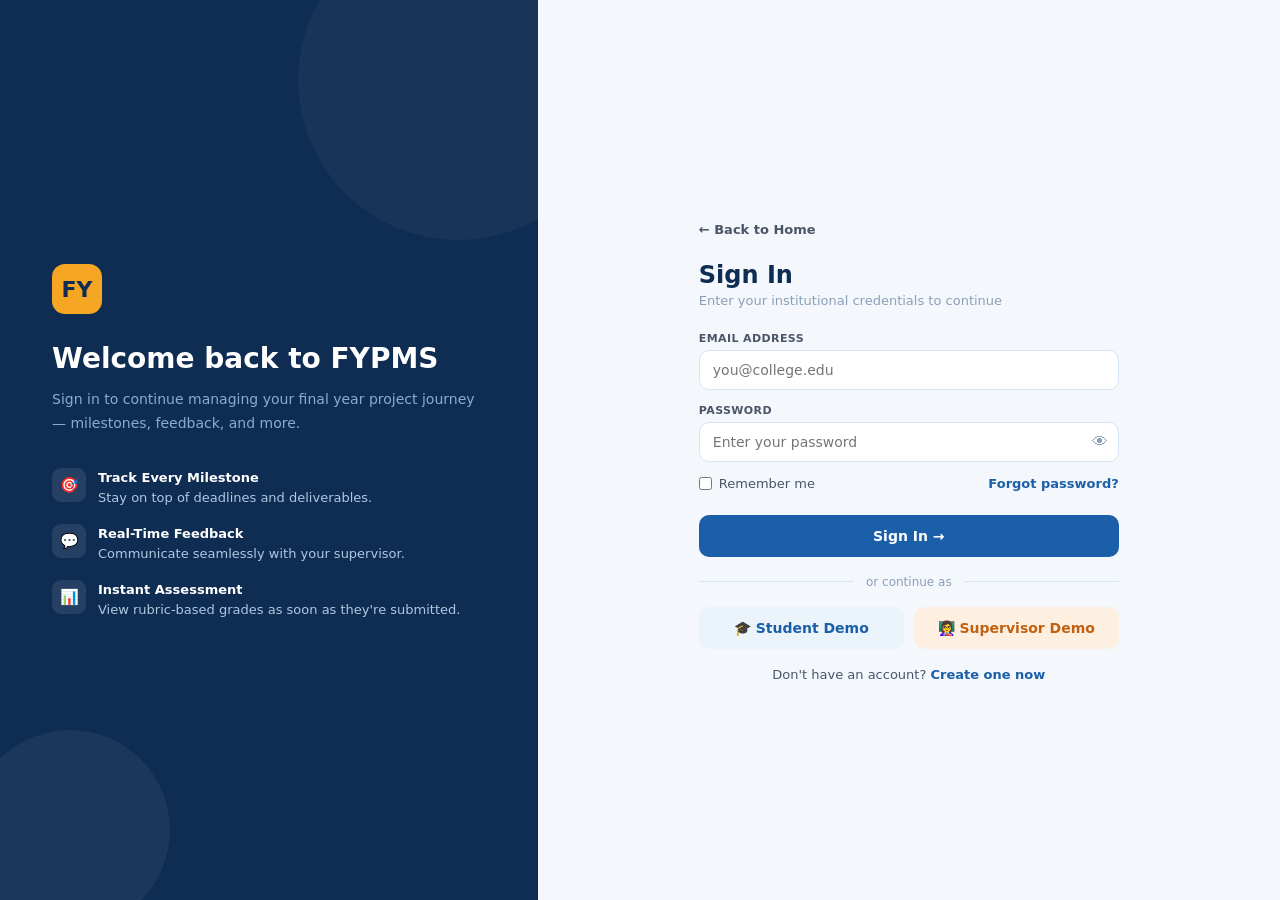
==== index.html @ 81d3f71e "first commit" ====
<!DOCTYPE html>
<html lang="en">
<head>
<meta charset="UTF-8"/>
<meta name="viewport" content="width=device-width, initial-scale=1.0"/>
<title>FYPMS — Final Year Project Management System</title>
<link rel="stylesheet" href="./assets/css/style.css">
<script src="./assets/js/app.js"></script>

</head>
<body>

<!-- ═══════════════════════════════════════
     AUTH LAYER — shows first, hides on login
════════════════════════════════════════ -->
<div id="auth-layer">

  <!-- ── SCREEN 1: LANDING ── -->
  <div id="screen-landing" class="auth-screen active">
    <div class="landing-page">

      <!-- Nav -->
      <nav class="lp-nav">
        <div class="lp-logo">
          <div class="lp-logo-box">FY</div>
          <div>
            <div class="lp-logo-text">FYPMS</div>
            <div class="lp-logo-sub">Project Management</div>
          </div>
        </div>
        <div class="lp-nav-actions">
          <button class="lp-btn-ghost" onclick="showAuth('login')">Log In</button>
          <button class="lp-btn-solid" onclick="showAuth('register')">Get Started</button>
        </div>
      </nav>

      <!-- Hero -->
      <section class="lp-hero">
        <div class="lp-tag">🎓 College & HND Level</div>
        <h1 class="lp-h1">Manage Your Final Year<br>Project <em>Smarter</em></h1>
        <p class="lp-desc">A unified platform where students track milestones, supervisors give feedback, and everyone stays on the same page — from proposal to final submission.</p>
        <div class="lp-cta">
          <button class="lp-cta-primary" onclick="showAuth('register')">Create Free Account →</button>
          <button class="lp-cta-secondary" onclick="showAuth('login')">Sign In to System</button>
        </div>
        <div class="lp-stats">
          <div class="lp-stat"><div class="lp-stat-num">500+</div><div class="lp-stat-label">Students</div></div>
          <div class="lp-stat"><div class="lp-stat-num">48</div><div class="lp-stat-label">Supervisors</div></div>
          <div class="lp-stat"><div class="lp-stat-num">94%</div><div class="lp-stat-label">On-Time Rate</div></div>
          <div class="lp-stat"><div class="lp-stat-num">3</div><div class="lp-stat-label">Departments</div></div>
        </div>
      </section>

      <!-- Features strip -->
      <div class="lp-features">
        <div class="lp-feat"><div class="lp-feat-icon">📋</div><div class="lp-feat-title">Proposal Workflow</div><div class="lp-feat-text">Submit, review, and approve project proposals online with full audit trail.</div></div>
        <div class="lp-feat"><div class="lp-feat-icon">🎯</div><div class="lp-feat-title">Milestone Tracking</div><div class="lp-feat-text">Set deadlines, upload deliverables, and track completion at a glance.</div></div>
        <div class="lp-feat"><div class="lp-feat-icon">💬</div><div class="lp-feat-title">Instant Feedback</div><div class="lp-feat-text">Supervisors annotate submissions and students get notified immediately.</div></div>
        <div class="lp-feat"><div class="lp-feat-icon">📅</div><div class="lp-feat-title">Meeting Scheduler</div><div class="lp-feat-text">Request, confirm, and log supervisor meetings with agendas and minutes.</div></div>
        <div class="lp-feat"><div class="lp-feat-icon">📊</div><div class="lp-feat-title">Live Assessment</div><div class="lp-feat-text">Grade students using a structured rubric. View grades instantly.</div></div>
      </div>

      <!-- How it works -->
      <div class="lp-how">
        <div class="lp-how-title">How It Works</div>
        <div class="lp-how-sub">From registration to final grade in four simple steps</div>
        <div class="lp-steps">
          <div class="lp-step"><div class="lp-step-num">1</div><div class="lp-step-title">Create Account</div><div class="lp-step-text">Register with your institutional email. Choose your role — student or supervisor.</div></div>
          <div class="lp-step"><div class="lp-step-num">2</div><div class="lp-step-title">Submit Proposal</div><div class="lp-step-text">Write and submit your project idea. Your supervisor reviews and provides feedback.</div></div>
          <div class="lp-step"><div class="lp-step-num">3</div><div class="lp-step-title">Track Progress</div><div class="lp-step-text">Upload deliverables per milestone. Get feedback, schedule meetings, stay on track.</div></div>
          <div class="lp-step"><div class="lp-step-num">4</div><div class="lp-step-title">Get Assessed</div><div class="lp-step-text">Your supervisor marks your project using the rubric. View your final grade instantly.</div></div>
        </div>
      </div>

      <!-- Role cards -->
      <div class="lp-roles">
        <div class="lp-roles-title">Built for Everyone</div>
        <div class="lp-roles-sub">Two tailored portals. One seamless system.</div>
        <div class="lp-role-cards">
          <div class="lp-role-card" onclick="showAuth('register')">
            <div class="lp-role-icon">🎓</div>
            <div class="lp-role-name">Students</div>
            <div class="lp-role-desc">Track your project from day one to final submission with a clear, guided workflow.</div>
            <ul class="lp-role-perks">
              <li>Submit and manage project proposals</li>
              <li>Upload milestone deliverables</li>
              <li>Read supervisor feedback instantly</li>
              <li>Request and track meetings</li>
              <li>View your assessment grade</li>
            </ul>
          </div>
          <div class="lp-role-card" onclick="showAuth('register')">
            <div class="lp-role-icon">👩‍🏫</div>
            <div class="lp-role-name">Supervisors</div>
            <div class="lp-role-desc">Manage all your assigned students from a single dashboard with full visibility.</div>
            <ul class="lp-role-perks">
              <li>Review and approve proposals</li>
              <li>Define and assign milestones</li>
              <li>Leave structured feedback</li>
              <li>Manage meeting schedules</li>
              <li>Enter assessment marks</li>
            </ul>
          </div>
        </div>
      </div>

      <!-- Footer -->
      <div class="lp-footer">
        <span class="lp-footer-text">© 2025 FYPMS — Final Year Project Management System. College / HND Level.</span>
        <span class="lp-footer-text">Built for academic institutions.</span>
      </div>
    </div>
  </div>

  <!-- ── SCREEN 2: LOGIN ── -->
  <div id="screen-login" class="auth-screen">
    <div class="auth-panel-page">
      <div class="auth-left">
        <div style="position:relative;z-index:1">
          <div class="auth-brand-icon">FY</div>
          <div class="auth-brand-title">Welcome back to FYPMS</div>
          <div class="auth-brand-sub">Sign in to continue managing your final year project journey — milestones, feedback, and more.</div>
          <div class="auth-feat"><div class="auth-feat-icon">🎯</div><div class="auth-feat-text"><strong>Track Every Milestone</strong>Stay on top of deadlines and deliverables.</div></div>
          <div class="auth-feat"><div class="auth-feat-icon">💬</div><div class="auth-feat-text"><strong>Real-Time Feedback</strong>Communicate seamlessly with your supervisor.</div></div>
          <div class="auth-feat"><div class="auth-feat-icon">📊</div><div class="auth-feat-text"><strong>Instant Assessment</strong>View rubric-based grades as soon as they're submitted.</div></div>
        </div>
      </div>
      <div class="auth-right">
        <div class="auth-form-wrap">
          <button class="auth-back" onclick="showAuth('landing')">← Back to Home</button>
          <div class="auth-form-title">Sign In</div>
          <div class="auth-form-sub">Enter your institutional credentials to continue</div>

          <div class="auth-input-group">
            <label class="auth-label">Email Address</label>
            <input class="auth-input" id="login-email" type="email" placeholder="you@college.edu" oninput="clearErr('login-email')"/>
            <div class="err-msg" id="err-login-email">Please enter a valid email address.</div>
          </div>
          <div class="auth-input-group">
            <label class="auth-label">Password</label>
            <div class="pass-wrap">
              <input class="auth-input" id="login-pass" type="password" placeholder="Enter your password" oninput="clearErr('login-pass')"/>
              <button class="pass-toggle" onclick="togglePass('login-pass',this)">👁</button>
            </div>
            <div class="err-msg" id="err-login-pass">Password is required.</div>
          </div>
          <div style="display:flex;justify-content:space-between;align-items:center;margin-bottom:20px;flex-wrap:wrap;gap:8px">
            <label style="display:flex;align-items:center;gap:7px;font-size:13px;color:var(--mid);cursor:pointer">
              <input type="checkbox" style="accent-color:var(--blue)"/> Remember me
            </label>
            <span class="auth-link" style="font-size:13px">Forgot password?</span>
          </div>
          <button class="auth-btn auth-btn-primary" onclick="doLogin()">Sign In →</button>
          <div class="auth-divider">or continue as</div>
          <div style="display:grid;grid-template-columns:1fr 1fr;gap:10px">
            <button class="auth-btn" style="background:#EBF3FB;color:var(--blue);margin-top:0" onclick="quickLogin('student')">🎓 Student Demo</button>
            <button class="auth-btn" style="background:#FEF0E0;color:#C06010;margin-top:0" onclick="quickLogin('supervisor')">👩‍🏫 Supervisor Demo</button>
          </div>
          <div class="auth-footer-text">Don't have an account? <span class="auth-link" onclick="showAuth('register')">Create one now</span></div>
        </div>
      </div>
    </div>
  </div>

  <!-- ── SCREEN 3: REGISTER ── -->
  <div id="screen-register" class="auth-screen">
    <div class="auth-panel-page">
      <div class="auth-left">
        <div style="position:relative;z-index:1">
          <div class="auth-brand-icon">FY</div>
          <div class="auth-brand-title">Join FYPMS Today</div>
          <div class="auth-brand-sub">Create your account in under two minutes and start managing your final year project the smart way.</div>
          <div class="auth-feat"><div class="auth-feat-icon">🔒</div><div class="auth-feat-text"><strong>Secure &amp; Private</strong>Your data is encrypted and never shared.</div></div>
          <div class="auth-feat"><div class="auth-feat-icon">📧</div><div class="auth-feat-text"><strong>Email Verification</strong>Accounts are verified using your institutional email.</div></div>
          <div class="auth-feat"><div class="auth-feat-icon">⚡</div><div class="auth-feat-text"><strong>Instant Access</strong>Start using the system right after verification.</div></div>
        </div>
      </div>
      <div class="auth-right">
        <div class="auth-form-wrap">
          <button class="auth-back" onclick="showAuth('landing')">← Back to Home</button>
          <div class="auth-form-title">Create Account</div>
          <div class="auth-form-sub">Fill in your details to get started</div>

          <!-- Step indicator -->
          <div id="reg-steps" style="display:flex;gap:8px;margin-bottom:24px;align-items:center">
            <div id="rs1" style="height:4px;flex:1;border-radius:2px;background:var(--blue);transition:background .3s"></div>
            <div id="rs2" style="height:4px;flex:1;border-radius:2px;background:var(--border);transition:background .3s"></div>
            <div id="rs3" style="height:4px;flex:1;border-radius:2px;background:var(--border);transition:background .3s"></div>
            <span id="reg-step-label" style="font-size:11px;color:var(--light);white-space:nowrap">Step 1 of 3</span>
          </div>

          <!-- Step 1: Role & Personal -->
          <div id="reg-step1">
            <div style="font-size:12px;font-weight:700;color:var(--mid);text-transform:uppercase;letter-spacing:0.4px;margin-bottom:10px">I am a…</div>
            <div class="role-sel">
              <div class="role-opt sel" id="role-student" onclick="selectRole('student')">
                <div class="ri">🎓</div><div class="rn">Student</div><div class="rd">HND / College</div>
              </div>
              <div class="role-opt" id="role-supervisor" onclick="selectRole('supervisor')">
                <div class="ri">👩‍🏫</div><div class="rn">Supervisor</div><div class="rd">Lecturer / Staff</div>
              </div>
            </div>
            <div class="auth-input-group">
              <label class="auth-label">Full Name</label>
              <input class="auth-input" id="reg-name" type="text" placeholder="e.g. alabaonome " oninput="clearErr('reg-name')"/>
              <div class="err-msg" id="err-reg-name">Please enter your full name.</div>
            </div>
            <div class="auth-input-group">
              <label class="auth-label">Institutional Email</label>
              <input class="auth-input" id="reg-email" type="email" placeholder="you@college.edu" oninput="clearErr('reg-email')"/>
              <div class="err-msg" id="err-reg-email">Please enter a valid institutional email.</div>
            </div>
            <div class="auth-input-group" id="reg-matric-group">
                <label class="auth-label">Matric Number</label>
                <input class="auth-input"id="reg-matric"type="text"placeholder="e.g 21/69/0001">
            </div>

          <div class="auth-input-group">
              <label>Department</label>
              <input type="text" id="reg-department">
          </div>
        <div class="auth-input-group">
            <label class="auth-label">Phone Number</label>
            <input class="auth-input" id="reg-phone" type="text" placeholder="e.g 08012345678">
        </div>
            <button class="auth-btn auth-btn-primary" onclick="regNext(1)">Continue →</button>
          </div>

          <!-- Step 2: Password & Dept -->
          <div id="reg-step2" style="display:none">
            <div class="auth-input-group">
              <label class="auth-label">Department / Programme</label>
              <select class="auth-input" id="reg-dept">
                <option value="">Select department…</option>
                <option>Computing &amp; IT</option>
                <option>Business Studies</option>
                <option>Engineering</option>
                <option>Health Sciences</option>
                <option>Media &amp; Communication</option>
              </select>
              <div class="err-msg" id="err-reg-dept">Please select your department.</div>
            </div>
            <div class="auth-input-group" id="reg-yr-group">
              <label class="auth-label">Year of Study</label>
              <select class="auth-input" id="reg-year">
                <option value="">Select year…</option>
                <option>Year 1</option>
                <option>Year 2 (Final Year)</option>
                <option>HND Year 1</option>
                <option>HND Year 2 (Final)</option>
              </select>a
              <div class="err-msg" id="err-reg-year">Please select your year.</div>
            </div>
            <div class="auth-input-group">
              <label class="auth-label">Create Password</label>
              <div class="pass-wrap">
                <input class="auth-input" id="reg-pass" type="password" placeholder="Min. 8 characters" oninput="checkStrength()"/>
                <button class="pass-toggle" onclick="togglePass('reg-pass',this)">👁</button>
              </div>
              <div class="strength-wrap">
                <div class="str-seg" id="ss1"></div>
                <div class="str-seg" id="ss2"></div>
                <div class="str-seg" id="ss3"></div>
                <div class="str-seg" id="ss4"></div>
              </div>
              <div class="strength-lbl" id="strength-lbl">Enter a password</div>
              <div class="err-msg" id="err-reg-pass">Password must be at least 8 characters.</div>
            </div>
            <div class="auth-input-group">
              <label class="auth-label">Confirm Password</label>
              <div class="pass-wrap">
                <input class="auth-input" id="reg-pass2" type="password" placeholder="Repeat password" oninput="clearErr('reg-pass2')"/>
                <button class="pass-toggle" onclick="togglePass('reg-pass2',this)">👁</button>
              </div>
              <div class="err-msg" id="err-reg-pass2">Passwords do not match.</div>
            </div>
            <div style="display:flex;gap:10px;margin-top:4px">
              <button class="auth-btn" style="background:#EBF3FB;color:var(--blue);margin-top:0;flex:0 0 auto;padding:13px 20px" onclick="regBack()">← Back</button>
              <button class="auth-btn auth-btn-primary" style="flex:1" onclick="regNext(2)">Continue →</button>
            </div>
          </div>

          <!-- Step 3: Agree & Submit -->
          <div id="reg-step3" style="display:none">
            <div style="background:#F7FAFF;border-radius:12px;padding:18px 16px;margin-bottom:16px;border:1px solid var(--border)">
              <div style="font-size:13px;font-weight:700;color:var(--navy);margin-bottom:8px">Review Your Details</div>
              <div style="font-size:13px;color:var(--mid);line-height:1.8" id="reg-review"></div>
            </div>
            <div class="auth-check-row">
              <input type="checkbox" id="chk-terms"/>
              <label for="chk-terms">I agree to the <span class="auth-link">Terms of Service</span> and <span class="auth-link">Privacy Policy</span></label>
            </div>
            <div class="auth-check-row">
              <input type="checkbox" id="chk-data"/>
              <label for="chk-data">I consent to my data being stored securely for academic management purposes</label>
            </div>
            <div class="err-msg" id="err-reg-terms">Please accept the terms and conditions to proceed.</div>
            <div style="display:flex;gap:10px;margin-top:4px">
              <button class="auth-btn" style="background:#EBF3FB;color:var(--blue);margin-top:0;flex:0 0 auto;padding:13px 20px" onclick="regBack2()">← Back</button>
              <button class="auth-btn auth-btn-primary" style="flex:1" onclick="doRegister()">Create Account ✓</button>
            </div>
            <div class="auth-footer-text">Already have an account? <span class="auth-link" onclick="showAuth('login')">Sign in</span></div>
          </div>

          <!-- Step 4: Success -->
          <div id="reg-step4" style="display:none">
            <div class="auth-success">
              <div class="auth-success-icon">✅</div>
              <div class="auth-success-title">Account Created!</div>
              <div class="auth-success-sub">Welcome aboard. Your account is ready.<br>Click below to enter the system.</div>
              <button class="auth-btn auth-btn-primary" onclick="enterSystem()"> Enter FYPMS → </button>
            </div>
          </div>
        </div>
      </div>
    </div>
  </div>

</div><!-- /#auth-layer -->

<!-- ═══ TOP NAV ═══ -->
<nav id="top-nav">
  <div class="nav-brand">
    <button id="hamburger" onclick="toggleSidebar()" aria-label="Menu">
      <span></span><span></span><span></span>
    </button>
    <div>
      <div class="nav-title">FYPMS</div>
      <div class="nav-sub">Final Year Project Management</div>
    </div>
  </div>
  <div class="nav-right">
    <div class="notif-wrap" onclick="showPage('notifications')">
      🔔<span class="notif-badge" id="notif-count">3</span>
    </div>
    <div class="nav-avatar" id="nav-avatar">AO</div>
    <div class="nav-user">
      <div class="name" id="nav-name">Amara Osei</div>
      <div class="role-label" id="nav-role-label">HND Computing Yr 2</div>
    </div>
    <!-- <button id="role-toggle" onclick="toggleRole()">Switch to Supervisor →</button> -->
  </div>
</nav>

<!-- ═══ BODY ═══ -->
<div id="app-body">

  <!-- Sidebar overlay (tablet) -->
  <div id="sidebar-overlay" onclick="closeSidebar()"></div>

  <!-- SIDEBAR -->
  <aside id="sidebar">
    <div class="sidebar-label" id="sidebar-label">Student Portal</div>
    <div id="sidebar-nav">
      <div id="sidebar-nav"></div>

    <div class="sidebar-footer">
        <div class="nav-item logout-btn"
            onclick="logout()">
            <span>🚪</span> Logout
        </div>
    </div>
    </div>
  </aside>

  <!-- MAIN -->
  <main id="main">

<!-- ══ STUDENT: DASHBOARD ══ -->


<!-- ══ STUDENT: DASHBOARD ══ -->
<div id="page-dashboard" class="page">

    <div class="page-title">
        Welcome back,
        <span id="student-name">Student</span> 👋
    </div>

    <div class="page-sub">
        <span id="student-department">
            Department
        </span>
    </div>

    <div class="card-grid">

        <div class="stat-card" style="border-top:4px solid #1A5FA8">
            <div class="stat-num" id="project-status">
                -
            </div>
            <div class="stat-label">
                Project Status
            </div>
        </div>

        <div class="stat-card" style="border-top:4px solid #27AE60">
            <div class="stat-num" id="milestones-done">
                0 / 0
            </div>
            <div class="stat-label">
                Milestones Done
            </div>
        </div>

        <div class="stat-card" style="border-top:4px solid #E67E22">
            <div class="stat-num">
                --
            </div>
            <div class="stat-label">
                Next Due
            </div>
        </div>

        <div class="stat-card" style="border-top:4px solid #3B8DD6">
            <div class="stat-num" id="unread-feedback">
                0 New
            </div>
            <div class="stat-label">
                Unread Feedback
            </div>
        </div>

    </div>

    <div class="two-col">

        <div class="section-card">

            <div class="section-title">
                Overall Project Progress
            </div>

            <div class="progress-row">
                <span>Completion</span>
                <span id="project-progress-text">
                    0%
                </span>
            </div>

            <div class="progress-bar" style="margin-bottom:16px">

                <div
                    id="project-progress-bar"
                    class="progress-fill"
                    style="width:0%;background:#1A5FA8">
                </div>

            </div>

            <button
                class="btn btn-outline"
                style="width:100%;margin-top:14px"
                onclick="showPage('milestones')">

                View All Milestones

            </button>

        </div>

        <div class="col-stack">

            <div class="section-card">

                <div class="section-title">
                    Feedback Summary
                </div>

                <div class="deadline-row">

                    <span>
                        Total Unread Feedback
                    </span>

                    <span id="feedback-count">
                        0
                    </span>

                </div>

            </div>

            <div class="section-card">

                <div class="section-title">
                    Quick Actions
                </div>

                <div class="action-stack">

                    <button
                        class="btn btn-primary btn-block"
                        onclick="showPage('project')">

                        📁 My Project

                    </button>

                    <button
                        class="btn btn-outline btn-block"
                        onclick="showPage('milestones')">

                        🎯 Milestones

                    </button>

                    <button
                        class="btn btn-default btn-block"
                        onclick="showPage('feedback')">

                        💬 Feedback

                    </button>

                </div>

            </div>

        </div>

    </div>

</div>

<!-- ══ SUPERVISOR: DASHBOARD ══ -->
<div id="page-sv-dashboard" class="page">

    <div class="page-title">
        Supervisor Dashboard
    </div>

    <div class="page-sub">
        Welcome back,
        <span id="sv-name">Supervisor</span>
    </div>

    <div class="card-grid">

        <div class="stat-card"
            style="border-top:4px solid #1A5FA8">

            <div class="stat-num"
                id="sv-assigned">
                0
            </div>

            <div class="stat-label">
                Assigned Students
            </div>

        </div>

        <div class="stat-card"
            style="border-top:4px solid #E67E22">

            <div class="stat-num"
                id="sv-pending">
                0
            </div>

            <div class="stat-label">
                Pending Proposals
            </div>

        </div>

        <div class="stat-card"
            style="border-top:4px solid #3B8DD6">

            <div class="stat-num"
                id="sv-meetings">
                0
            </div>

            <div class="stat-label">
                Meetings Scheduled
            </div>

        </div>

        <div class="stat-card"
            style="border-top:4px solid #E74C3C">

            <div class="stat-num"
                id="sv-assessments">
                0
            </div>

            <div class="stat-label">
                Assessments Pending
            </div>

        </div>

    </div>

    <div class="section-card">

        <div style="
            display:flex;
            justify-content:space-between;
            align-items:center;
            margin-bottom:14px;
            flex-wrap:wrap;
            gap:10px">

            <div class="section-title"
                style="margin-bottom:0">

                Student Progress Overview

            </div>

            <button
                class="btn btn-outline"
                onclick="showPage('sv-students')">

                View All

            </button>

        </div>

        <div class="table-wrap">

            <table class="data-table">

                <thead>

                    <tr>
                        <th>Student</th>
                        <th>Project</th>
                        <th>Status</th>
                        <th>Progress</th>
                    </tr>

                </thead>

                <tbody id="sv-dashboard-students">

                    <tr>
                        <td colspan="4"
                            style="text-align:center">

                            No students assigned

                        </td>
                    </tr>

                </tbody>

            </table>

        </div>

    </div>

</div>

    <!-- ══ STUDENT: MY PROJECT ══ -->
 <div id="page-project" class="page">
  <div class="page-title">My Project</div>
  <div class="page-sub">Project details and proposal status</div>

  <div style="margin-bottom:20px;">
      <button class="btn btn-primary"
              onclick="openModal('create-project')">
          ➕ Create Project
      </button>
  </div>

  <button
    id="edit-project-btn"
    class="btn btn-outline"
    onclick="openEditProject()">
    ✏ Edit Project
</button>

  <div class="section-card">

          <div class="project-detail-header">

              <div class="project-title-block">
                  <div class="proj-title" id="project-title">
                      No Project Yet
                  </div>

                  <span class="badge"
                        id="project-status"
                        style="background:#1A5FA820;color:#1A5FA8">
                      Pending
                  </span>
              </div>

              <div class="supervisor-block">
                  <div class="sup-label">Supervisor</div>

                  <div class="sup-name" id="project-supervisor">
                      Not Assigned
                  </div>

                  <div class="sup-dept" id="project-department">
                      -
                  </div>
              </div>

          </div>

          <hr class="section-divider"/>

          <div class="proj-section-label">
              Project Description
          </div>

          <p class="proj-desc" id="project-description">
              No project description available.
          </p>

          <hr class="section-divider"/>

          <div class="proj-section-label">
              Objectives
          </div>

          <div id="project-objectives">
              No objectives added yet.
          </div>

          <div class="proj-meta-grid">

              <div class="proj-meta-box" style="background:#F0F6FF">
                  <div class="meta-label">Submitted</div>
                  <div class="meta-value" id="project-submitted">
                      -
                  </div>
              </div>

              <div class="proj-meta-box" style="background:#F0FFF4">
                  <div class="meta-label">Approved</div>
                  <div class="meta-value"
                      id="project-approved"
                      style="color:#27AE60">
                      -
                  </div>
              </div>

              <div class="proj-meta-box" style="background:#FFF8F0">
                  <div class="meta-label">Academic Year</div>
                  <div class="meta-value" id="project-session">
                      -
                  </div>
              </div>

          </div>

      </div>

  </div>

    <!-- ══ STUDENT: MILESTONES ══ -->
    <div id="page-milestones" class="page">

        <div class="page-title">
            Milestones
        </div>

        <div class="page-sub">
            Track your project checkpoints and upload deliverables
        </div>

        <div style="margin-bottom:15px">

            <button
                class="btn btn-primary"
                onclick="openMilestoneModal()">

                + Add Milestone

            </button>

        </div>

        <div id="student-milestones-container">

            <div class="milestone-card">

                Loading milestones...

            </div>

        </div>

    </div>

    <!-- ══ STUDENT: FEEDBACK ══ -->
    <div id="page-feedback" class="page">
      <div class="page-title">Supervisor Feedback</div>
      <div class="page-sub">Comments and guidance from Dr. Kojo Mensah</div>
      <div class="feedback-card" style="border-left:4px solid #D6E4F7">
        <div class="feedback-header">
          <div class="feedback-meta"><span style="font-weight:700;font-size:14px;color:#0F2D52">Dr. Kojo Mensah</span><span class="badge" style="background:#3B8DD620;color:#3B8DD6">Literature Review</span></div>
          <span style="font-size:12px;color:#8AA0B8">Feb 12, 2025</span>
        </div>
        <p class="feedback-text">Good coverage of existing systems. However, please expand on the comparison between traditional voting systems and digital alternatives — this section needs more depth.</p>
      </div>
      <div class="feedback-card" style="border-left:4px solid #D6E4F7">
        <div class="feedback-header">
          <div class="feedback-meta"><span style="font-weight:700;font-size:14px;color:#0F2D52">Dr. Kojo Mensah</span><span class="badge" style="background:#3B8DD620;color:#3B8DD6">Project Proposal</span></div>
          <span style="font-size:12px;color:#8AA0B8">Jan 18, 2025</span>
        </div>
        <p class="feedback-text">Well-structured proposal. The objectives are clearly defined. Approved — please proceed to the literature review phase.</p>
      </div>
    </div>

    <!-- ══ STUDENT: MEETINGS ══ -->
    <div id="page-meetings" class="page">
      <div class="page-header-row">
        <div class="page-title">Meetings</div>
        <button class="btn btn-primary" onclick="openModal('meeting')">+ Request Meeting</button>
      </div>
      <div class="page-sub">Meetings with Dr. Kojo Mensah</div>
      <div class="meeting-card" style="border-left:4px solid #27AE60">
        <div class="meeting-top"><div><div class="meeting-date">Feb 19, 2025 10:30 AM</div><span class="badge" style="background:#27AE6020;color:#27AE60">confirmed</span><span style="font-size:13px;color:#4A5568;margin-left:10px">📍 Room B14</span></div></div>
        <div class="meeting-agenda"><strong>Agenda:</strong> Review design chapter outline</div>
      </div>
      <div class="meeting-card" style="border-left:4px solid #27AE60">
        <div class="meeting-top"><div><div class="meeting-date">Jan 22, 2025 2:00 PM</div><span class="badge" style="background:#27AE6020;color:#27AE60">completed</span><span style="font-size:13px;color:#4A5568;margin-left:10px">📍 Online (Google Meet)</span></div></div>
        <div class="meeting-agenda"><strong>Agenda:</strong> Proposal feedback discussion</div>
      </div>
    </div>

    <!-- ══ NOTIFICATIONS (shared) ══ -->
    <div id="page-notifications" class="page">
      <div class="page-title">Notifications</div>
      <div id="notif-list-student">
        <div class="page-sub">3 unread notifications</div>
        <div class="notif-card" style="background:#EBF3FB;border-left:4px solid #3B8DD6"><span style="font-size:22px">💬</span><div style="flex:1"><div style="font-size:13px;font-weight:700;color:#1A1A2E">Dr. Mensah left feedback on your Literature Review submission</div><div style="font-size:11px;color:#8AA0B8;margin-top:3px">2h ago</div></div><div class="notif-dot"></div></div>
        <div class="notif-card" style="background:#EBF3FB;border-left:4px solid #3B8DD6"><span style="font-size:22px">📅</span><div style="flex:1"><div style="font-size:13px;font-weight:700;color:#1A1A2E">Meeting confirmed for Feb 19 at 10:30 AM in Room B14</div><div style="font-size:11px;color:#8AA0B8;margin-top:3px">1 day ago</div></div><div class="notif-dot"></div></div>
        <div class="notif-card" style="background:#EBF3FB;border-left:4px solid #3B8DD6"><span style="font-size:22px">⏰</span><div style="flex:1"><div style="font-size:13px;font-weight:700;color:#1A1A2E">Reminder: System Design chapter due in 21 days (Mar 5)</div><div style="font-size:11px;color:#8AA0B8;margin-top:3px">2 days ago</div></div><div class="notif-dot"></div></div>
        <div class="notif-card" style="background:#fff;border-left:4px solid #D6E4F7"><span style="font-size:22px">✅</span><div style="flex:1"><div style="font-size:13px;color:#1A1A2E">Your project proposal has been approved by Dr. Mensah</div><div style="font-size:11px;color:#8AA0B8;margin-top:3px">Jan 14</div></div></div>
      </div>
      <div id="notif-list-supervisor" style="display:none">
        <div class="page-sub">3 unread notifications</div>
        <div class="notif-card" style="background:#EBF3FB;border-left:4px solid #3B8DD6"><span style="font-size:22px">📝</span><div style="flex:1"><div style="font-size:13px;font-weight:700;color:#1A1A2E">New proposal submitted by Esi Mensah — awaiting your review</div><div style="font-size:11px;color:#8AA0B8;margin-top:3px">3h ago</div></div><div class="notif-dot"></div></div>
        <div class="notif-card" style="background:#EBF3FB;border-left:4px solid #3B8DD6"><span style="font-size:22px">📤</span><div style="flex:1"><div style="font-size:13px;font-weight:700;color:#1A1A2E">Amara Osei submitted their Literature Review chapter</div><div style="font-size:11px;color:#8AA0B8;margin-top:3px">1 day ago</div></div><div class="notif-dot"></div></div>
        <div class="notif-card" style="background:#EBF3FB;border-left:4px solid #3B8DD6"><span style="font-size:22px">📅</span><div style="flex:1"><div style="font-size:13px;font-weight:700;color:#1A1A2E">Meeting request from Liam Boateng for Feb 22 at 2:00 PM</div><div style="font-size:11px;color:#8AA0B8;margin-top:3px">2 days ago</div></div><div class="notif-dot"></div></div>
        <div class="notif-card" style="background:#fff;border-left:4px solid #D6E4F7"><span style="font-size:22px">📊</span><div style="flex:1"><div style="font-size:13px;color:#1A1A2E">Assessment deadline reminder: 3 assessments pending submission</div><div style="font-size:11px;color:#8AA0B8;margin-top:3px">3 days ago</div></div></div>
      </div>
    </div>

    <!-- ══ SUPERVISOR: DASHBOARD ══ -->
<!-- ══ SUPERVISOR: DASHBOARD ══ -->
<div id="page-sv-dashboard" class="page">

    <div class="page-title">
        Supervisor Dashboard
    </div>

    <div class="page-sub">
        Supervisor Overview
    </div>

    <div class="card-grid">

        <div class="stat-card" style="border-top:4px solid #1A5FA8">
            <div class="stat-num" id="sv-total-students">0</div>
            <div class="stat-label">Assigned Students</div>
        </div>

        <div class="stat-card" style="border-top:4px solid #E67E22">
            <div class="stat-num" id="sv-pending-proposals">0</div>
            <div class="stat-label">Pending Proposals</div>
        </div>

        <div class="stat-card" style="border-top:4px solid #3B8DD6">
            <div class="stat-num" id="sv-meetings-count">0</div>
            <div class="stat-label">Meetings This Week</div>
        </div>

        <div class="stat-card" style="border-top:4px solid #E74C3C">
            <div class="stat-num" id="sv-assessments-count">0</div>
            <div class="stat-label">Assessments Pending</div>
        </div>

    </div>

    <div class="section-card">

        <div style="
            display:flex;
            justify-content:space-between;
            align-items:center;
            margin-bottom:14px;
            flex-wrap:wrap;
            gap:10px">

            <div class="section-title" style="margin-bottom:0">
                Student Progress Overview
            </div>

            <button
                class="btn btn-outline"
                onclick="showPage('sv-students')">

                View All

            </button>

        </div>

        <div class="table-wrap">

            <table class="data-table">

                <thead>
                    <tr>
                        <th>Student</th>
                        <th>Project</th>
                        <th>Status</th>
                        <th>Progress</th>
                        <th>Action</th>
                    </tr>
                </thead>

                <tbody id="sv-dashboard-table">

                    <tr>
                        <td colspan="5">
                            Loading...
                        </td>
                    </tr>

                </tbody>

            </table>

        </div>

    </div>

  </div>

    <!-- ══ SUPERVISOR: MY STUDENTS ══ -->
  <div id="page-sv-students" class="page">
      <div class="page-title">My Students</div>
      <div class="page-sub">5 students assigned for academic year 2024–25</div>
      <div id="sv-students-container">

    <div class="section-card">
        No students assigned
    </div>

    </div>


  </div>

  <div id="page-sv-student-details" class="page">

    <div class="page-title">
        Student Details
    </div>

    <div id="sv-student-details-container">

        <div class="section-card">

            Loading...

        </div>

    </div>

</div>

    <!-- ══ SUPERVISOR: PROPOSALS ══ -->
    <div id="page-sv-proposals" class="page">
      <div class="page-title">Project Proposals</div>
      <div class="page-sub">Review and approve student project proposals</div>
      <div id="sv-proposals-container">

    <div class="proposal-card">
        No pending proposals
    </div>

</div>
    </div>

    <!-- ══ SUPERVISOR: ASSESSMENT ══ -->
    <div id="page-sv-assessment" class="page">
      <div class="page-title">Assessment</div>
      <div class="page-sub">Enter marks for student projects</div>
      <div class="section-card">
        <div class="assessment-top">
          <div class="assessment-top-left"><div class="student-name">Kwame Asante</div><div class="project-name">Smart Inventory for Local Shops</div></div>
          <div class="grade-box" id="grade-box" style="background:#27AE6015"><div class="grade-num" id="grade-num" style="color:#27AE60">73%</div><div class="grade-band" id="grade-band" style="color:#27AE60">Distinction</div></div>
        </div>
        <div class="rubric-row"><div class="rubric-header"><span class="rubric-label">Research &amp; Literature Review</span><span class="rubric-score" id="score-research">72%</span></div><input type="range" class="rubric-range" min="0" max="100" value="72" oninput="updateScore('research',this.value)"></div>
        <div class="rubric-row"><div class="rubric-header"><span class="rubric-label">Methodology &amp; Approach</span><span class="rubric-score" id="score-methodology">68%</span></div><input type="range" class="rubric-range" min="0" max="100" value="68" oninput="updateScore('methodology',this.value)"></div>
        <div class="rubric-row"><div class="rubric-header"><span class="rubric-label">Presentation &amp; Communication</span><span class="rubric-score" id="score-presentation">75%</span></div><input type="range" class="rubric-range" min="0" max="100" value="75" oninput="updateScore('presentation',this.value)"></div>
        <div class="rubric-row"><div class="rubric-header"><span class="rubric-label">Written Report Quality</span><span class="rubric-score" id="score-report">70%</span></div><input type="range" class="rubric-range" min="0" max="100" value="70" oninput="updateScore('report',this.value)"></div>
        <div class="form-group"><label class="form-label">Overall Comments</label><textarea class="form-textarea" rows="4" placeholder="Enter your assessment comments here..."></textarea></div>
        <div class="btn-row"><button class="btn btn-primary" style="flex:1;padding:12px">Submit Assessment</button><button class="btn btn-outline" style="padding:12px">Save Draft</button></div>
      </div>
    </div>

    <!-- ══ SUPERVISOR: SCHEDULE ══ -->
    <div id="page-sv-schedule" class="page">
      <div class="page-title">Meeting Schedule</div>
      <div class="page-sub">Upcoming and past student meetings</div>
      <div class="meeting-card" style="border-left:4px solid #27AE60"><div class="meeting-top"><div><div class="meeting-date">Feb 19, 2025 10:30 AM</div><span class="badge" style="background:#27AE6020;color:#27AE60">confirmed</span><span style="font-size:13px;color:#4A5568;margin-left:10px">· Amara Osei · Room B14</span></div><div class="meeting-top-right"><button class="btn btn-default">Add Minutes</button></div></div><div class="meeting-agenda"><strong>Agenda:</strong> Review design chapter outline</div></div>
      <div class="meeting-card" style="border-left:4px solid #27AE60"><div class="meeting-top"><div><div class="meeting-date">Feb 24, 2025 11:00 AM</div><span class="badge" style="background:#27AE6020;color:#27AE60">confirmed</span><span style="font-size:13px;color:#4A5568;margin-left:10px">· Kwame Asante · Room B14</span></div><div class="meeting-top-right"><button class="btn btn-default">Add Minutes</button></div></div><div class="meeting-agenda"><strong>Agenda:</strong> Implementation review and feedback</div></div>
      <div class="meeting-card" style="border-left:4px solid #27AE60"><div class="meeting-top"><div><div class="meeting-date">Jan 22, 2025 2:00 PM</div><span class="badge" style="background:#27AE6020;color:#27AE60">completed</span><span style="font-size:13px;color:#4A5568;margin-left:10px">· Amara Osei · Online (Google Meet)</span></div></div><div class="meeting-agenda"><strong>Agenda:</strong> Proposal feedback discussion</div></div>
    </div>

  </main>
</div>

<!-- ═══ BOTTOM NAV (mobile) ═══ -->
<nav id="bottom-nav">
  <div class="bnav-inner" id="bottom-nav-inner"></div>
</nav>

<!-- ═══ MODAL OVERLAY ═══ -->
<div id="modal-overlay" onclick="closeModal(event)">


  <!-- Upload -->
  <div id="modal-upload" class="modal-box" style="display:none" onclick="event.stopPropagation()">
    <div class="modal-title">Upload Submission</div>
    <div class="modal-sub">Milestone: System Design &amp; Architecture</div>
    <div class="drop-zone"><div class="drop-zone-icon">📄</div><div class="drop-zone-title">Drop files here or click to browse</div><div class="drop-zone-sub">PDF or DOCX, max 10MB</div></div>
    <div class="form-group"><label class="form-label">Notes for Supervisor (optional)</label><textarea class="form-textarea" rows="4" placeholder="Add any notes or comments about your submission..."></textarea></div>
    <div class="btn-row"><button class="btn btn-primary" style="flex:1;padding:12px">📤 Submit</button><button class="btn btn-default" style="padding:12px" onclick="closeModalDirect()">Cancel</button></div>
  </div>
  <!-- Meeting -->
  <div id="modal-meeting" class="modal-box" style="display:none" onclick="event.stopPropagation()">
    <div class="modal-title">Request a Meeting</div>
    <div style="margin-bottom:16px"></div>
    <div class="form-group"><label class="form-label">Preferred Date &amp; Time</label><input type="datetime-local" class="form-input"></div>
    <div class="form-group"><label class="form-label">Meeting Type</label><select class="form-select"><option>In-Person (on campus)</option><option>Online (video call)</option></select></div>
    <div class="form-group"><label class="form-label">Agenda / Purpose</label><textarea class="form-textarea" rows="4" placeholder="Describe what you'd like to discuss..."></textarea></div>
    <div class="btn-row"><button class="btn btn-primary" style="flex:1;padding:12px">Send Request</button><button class="btn btn-default" style="padding:12px" onclick="closeModalDirect()">Cancel</button></div>
  </div>
  <!-- Feedback -->
  <div id="modal-feedback" class="modal-box" style="display:none" onclick="event.stopPropagation()">
    <div class="modal-title">Leave Feedback</div>
    <div class="modal-sub">For: Amara Osei — System Design Submission</div>
    <div class="form-group"><label class="form-label">Quality Rating</label><div class="star-row" id="star-row"><button class="star-btn" onclick="setStars(1)" style="background:#1A5FA8;color:#fff">★</button><button class="star-btn" onclick="setStars(2)" style="background:#1A5FA8;color:#fff">★</button><button class="star-btn" onclick="setStars(3)" style="background:#1A5FA8;color:#fff">★</button><button class="star-btn" onclick="setStars(4)" style="background:#1A5FA8;color:#fff">★</button><button class="star-btn" onclick="setStars(5)" style="background:#EBF3FB;color:#1A5FA8">☆</button></div></div>
    <div class="form-group"><label class="form-label">Feedback Comments</label><textarea class="form-textarea" rows="5" placeholder="Provide detailed feedback on the submission..."></textarea></div>
    <div class="btn-row"><button class="btn btn-primary" style="flex:1;padding:12px">Send Feedback</button><button class="btn btn-default" style="padding:12px" onclick="closeModalDirect()">Cancel</button></div>
  </div>
  <!-- Approve -->
  <div id="modal-approve" class="modal-box" style="display:none" onclick="event.stopPropagation()">
    <div class="modal-title">Approve Proposal</div>
    <div class="modal-sub">Hospital Queue Management App — Esi Mensah</div>
    <div class="info-box" style="background:#F0FFF4;border:1px solid #27AE60"><div style="font-size:13px;color:#27AE60;font-weight:700">✅ You are about to approve this proposal</div><div style="font-size:12px;color:#4A5568;margin-top:4px">The student will be notified and can proceed to the next phase.</div></div>
    <div class="form-group"><label class="form-label">Optional Comments</label><textarea class="form-textarea" rows="4" placeholder="Any guidance for the student as they begin..."></textarea></div>
    <div class="btn-row"><button class="btn btn-success" style="flex:1;padding:12px">✓ Confirm Approval</button><button class="btn btn-default" style="padding:12px" onclick="closeModalDirect()">Cancel</button></div>
  </div>

  <!-- Create Project -->
  <div id="modal-create-project"
      class="modal-box"
      style="display:none"
      onclick="event.stopPropagation()">

      <div class="modal-title">Create Project</div>
      <div class="modal-sub">Submit your project proposal</div>

      <div class="form-group">
          <label class="form-label">Project Title</label>
          <input type="text"
                id="new-project-title"
                class="form-input"
                placeholder="Enter project title">
      </div>

      <div class="form-group">
          <label class="form-label">Project Description</label>
          <textarea id="new-project-description"
                    class="form-textarea"
                    rows="5"
                    placeholder="Describe your project"></textarea>
      </div>

      <div class="form-group">
          <label class="form-label">Objectives</label>
          <textarea id="new-project-objectives"
                    class="form-textarea"
                    rows="5"
                    placeholder="Enter project objectives"></textarea>
      </div>

      <div class="btn-row">
          <button class="btn btn-primary"
                  style="flex:1;padding:12px"
                  onclick="createProject()">
              Save Project
          </button>

          <button class="btn btn-default"
                  style="padding:12px"
                  onclick="closeModalDirect()">
              Cancel
          </button>
      </div>

  </div>

  <div id="modal-edit-project"
      class="modal-box"
      style="display:none"
      onclick="event.stopPropagation()">

      <div class="modal-title">Edit Project</div>

      <div class="form-group">
          <label class="form-label">Project Title</label>
          <input type="text"
                id="edit-project-title"
                class="form-input">
      </div>

      <div class="form-group">
          <label class="form-label">Description</label>
          <textarea
              id="edit-project-description"
              class="form-textarea"
              rows="5"></textarea>
      </div>

      <div class="form-group">
          <label class="form-label">Objectives</label>
          <textarea
              id="edit-project-objectives"
              class="form-textarea"
              rows="5"></textarea>
      </div>

      <div class="btn-row">

          <button
              class="btn btn-primary"
              style="flex:1"
              onclick="updateProject()">

              Save Changes

          </button>

          <button
              class="btn btn-default"
              onclick="closeModalDirect()">

              Cancel

          </button>

      </div>

  </div>

  <div id="modal-student-details" class="modal-overlay" style="display:none">
    <div class="modal-box">

        <div class="modal-title">
            Student Details
        </div>

        <div id="student-details-content">

            Loading...

        </div>

        <div class="btn-row">

            <button
                class="btn btn-success"
                id="approve-btn">

                Approve

            </button>

            <button
                class="btn btn-danger"
                id="reject-btn">

                Reject

            </button>

            <button
                class="btn btn-default"
                onclick="closeModalDirect()">

                Close

            </button>

        </div>

    </div>
  </div>

  <div id="milestone-modal" class="modal-box" onclick="event.stopPropagation()">

          <div class="modal-content">

              <div class="modal-title" id="milestone-modal-title">
                  Add Milestone
              </div>

              <div class="form-group">
                  <label class="form-label">Milestone Title</label>
                  <input id="mile-title" class="form-input" type="text">
              </div>

              <div class="form-group">
                  <label class="form-label">Description</label>
                  <textarea id="mile-description" class="form-textarea"></textarea>
              </div>

              <div class="form-group">
                  <label class="form-label">Due Date</label>
                  <input id="mile-date" type="date" class="form-input">
              </div>

              <div class="btn-row">
                  <button class="btn btn-primary" onclick="saveMilestone()">
                      Save Milestone
                  </button>

                  <button class="btn btn-default" onclick="closeMilestoneModal()">
                      Cancel
                  </button>
              </div>

          </div>

  </div>
</div>


</body>
</html>
---- assets/css/style.css ----
/* ═══════════════════════════════════════════
   RESET & CSS VARIABLES
═══════════════════════════════════════════ */
*, *::before, *::after { box-sizing: border-box; margin: 0; padding: 0; }
:root {
  --navy:      #0F2D52;
  --navy-dark: #0A2240;
  --blue:      #1A5FA8;
  --lblue:     #3B8DD6;
  --accent:    #F5A623;
  --success:   #27AE60;
  --warning:   #E67E22;
  --danger:    #E74C3C;
  --bg:        #F4F7FC;
  --card:      #FFFFFF;
  --border:    #D6E4F7;
  --text:      #1A1A2E;
  --mid:       #4A5568;
  --light:     #8AA0B8;
  --sidebar-w: 220px;
  --nav-h:     58px;
  --bottom-nav-h: 60px;
}
html { height: 100%; }
body {
  font-family: 'Segoe UI', system-ui, sans-serif;
  background: var(--bg); min-height: 100vh;
  display: flex; flex-direction: column; color: var(--text);
}

/* ═══════════════════════════════════════════
   AUTH LAYER
═══════════════════════════════════════════ */
#auth-layer {
  position: fixed; inset: 0; z-index: 9999;
  display: flex; flex-direction: column;
  background: var(--bg);
  overflow-y: auto;
}
#auth-layer.hidden { display: none; }

/* Auth screen visibility */
.auth-screen { display: none; min-height: 100vh; }
.auth-screen.active { display: flex; }

/* ── Shared two-panel layout (desktop) ── */
.auth-shell {
  display: flex; min-height: 100vh; width: 100%;
}
.auth-panel-left {
  width: 44%; background: var(--navy);
  display: flex; flex-direction: column;
  justify-content: center; padding: 60px 56px;
  position: relative; overflow: hidden;
}
.auth-panel-left::before {
  content: ''; position: absolute;
  width: 340px; height: 340px; border-radius: 50%;
  background: rgba(255,255,255,0.04);
  top: -80px; right: -80px;
}
.auth-panel-left::after {
  content: ''; position: absolute;
  width: 220px; height: 220px; border-radius: 50%;
  background: rgba(255,255,255,0.06);
  bottom: -40px; left: -40px;
}
.auth-panel-right {
  flex: 1; display: flex; flex-direction: column;
  justify-content: center; align-items: center;
  padding: 48px 40px; background: var(--bg);
}
.auth-form-wrap {
  width: 100%; max-width: 420px;
}

/* Brand block */
.auth-brand-icon {
  width: 52px; height: 52px; background: var(--accent);
  border-radius: 14px; display: flex; align-items: center;
  justify-content: center; font-size: 24px; margin-bottom: 32px;
  font-weight: 900; color: var(--navy); flex-shrink: 0;
}
.auth-brand-title {
  font-size: 32px; font-weight: 900; color: #fff;
  line-height: 1.2; margin-bottom: 14px;
}
.auth-brand-sub {
  font-size: 15px; color: #8AADCE; line-height: 1.7;
  margin-bottom: 36px;
}
.auth-feature {
  display: flex; gap: 12px; align-items: flex-start;
  margin-bottom: 18px;
}
.auth-feature-icon {
  width: 36px; height: 36px; background: rgba(255,255,255,0.1);
  border-radius: 10px; display: flex; align-items: center;
  justify-content: center; font-size: 16px; flex-shrink: 0;
}
.auth-feature-text { font-size: 13px; color: #C0D8F0; line-height: 1.5; }
.auth-feature-text strong { color: #fff; display: block; font-size: 14px; margin-bottom: 2px; }

/* Form elements */
.auth-form-title { font-size: 26px; font-weight: 800; color: var(--navy); margin-bottom: 6px; }
.auth-form-sub { font-size: 14px; color: var(--light); margin-bottom: 28px; }
.auth-input-group { margin-bottom: 16px; }
.auth-label {
  font-size: 12px; font-weight: 700; color: var(--mid);
  text-transform: uppercase; letter-spacing: 0.4px;
  display: block; margin-bottom: 6px;
}
.auth-input {
  width: 100%; padding: 11px 14px; border-radius: 10px;
  border: 1.5px solid var(--border); font-size: 14px;
  color: var(--text); outline: none; font-family: inherit;
  background: #fff; transition: border-color .2s, box-shadow .2s;
}
.auth-input:focus {
  border-color: var(--blue);
  box-shadow: 0 0 0 3px rgba(26,95,168,0.12);
}
.auth-input.error { border-color: var(--danger); }
.auth-error-msg {
  font-size: 12px; color: var(--danger);
  margin-top: 4px; display: none;
}
.auth-error-msg.show { display: block; }

/* Password wrapper */
.pass-wrap { position: relative; }
.pass-toggle {
  position: absolute; right: 12px; top: 50%; transform: translateY(-50%);
  cursor: pointer; font-size: 16px; color: var(--light);
  background: none; border: none; padding: 2px;
  user-select: none;
}
/*log out btn /*/

.logout-btn{
    color:#E74C3C;
    margin-top:20px;
    border-top:1px solid #eee;
    padding-top:12px;
}

.logout-btn:hover{
    background:#FFF2F2;
}
/* Role selector */
.role-selector { display: grid; grid-template-columns: 1fr 1fr; gap: 10px; margin-bottom: 16px; }
.role-option {
  border: 2px solid var(--border); border-radius: 12px;
  padding: 14px 12px; cursor: pointer; text-align: center;
  transition: all .15s; background: #fff;
}
.role-option:hover { border-color: var(--lblue); background: #F0F6FF; }
.role-option.selected { border-color: var(--blue); background: #EBF3FB; }
.role-option .role-icon { font-size: 26px; margin-bottom: 6px; }
.role-option .role-name { font-size: 13px; font-weight: 700; color: var(--navy); }
.role-option .role-desc { font-size: 11px; color: var(--light); margin-top: 2px; }

/* Auth CTA button */
.auth-btn {
  width: 100%; padding: 13px; border-radius: 10px; border: none;
  font-size: 15px; font-weight: 700; cursor: pointer;
  font-family: inherit; margin-top: 4px;
  transition: filter .15s, transform .1s;
}
.auth-btn:hover { filter: brightness(1.07); }
.auth-btn:active { transform: scale(.98); }
.auth-btn-primary { background: var(--blue); color: #fff; }
.auth-btn-outline { background: transparent; color: var(--blue); border: 2px solid var(--blue); margin-top: 10px; }

/* Divider */
.auth-divider {
  display: flex; align-items: center; gap: 12px;
  margin: 20px 0; color: var(--light); font-size: 12px;
}
.auth-divider::before, .auth-divider::after {
  content: ''; flex: 1; height: 1px; background: var(--border);
}

/* Links & helpers */
.auth-link { color: var(--blue); font-weight: 700; cursor: pointer; text-decoration: none; }
.auth-link:hover { text-decoration: underline; }
.auth-footer-text { font-size: 13px; color: var(--mid); margin-top: 20px; text-align: center; }
.auth-back { display: flex; align-items: center; gap: 6px; font-size: 13px; color: var(--mid); cursor: pointer; margin-bottom: 28px; font-weight: 600; }
.auth-back:hover { color: var(--blue); }

/* Password strength */
.strength-bar-wrap { display: flex; gap: 4px; margin-top: 8px; margin-bottom: 4px; }
.strength-seg {
  flex: 1; height: 4px; border-radius: 2px;
  background: var(--border); transition: background .3s;
}
.strength-label { font-size: 11px; color: var(--light); }

/* Checkbox */
.auth-check-row { display: flex; align-items: flex-start; gap: 10px; margin-bottom: 16px; }
.auth-check-row input[type="checkbox"] { width: 16px; height: 16px; margin-top: 2px; accent-color: var(--blue); flex-shrink: 0; cursor: pointer; }
.auth-check-row label { font-size: 13px; color: var(--mid); cursor: pointer; line-height: 1.5; }

/* OTP boxes */
.otp-row { display: flex; gap: 10px; justify-content: center; margin: 24px 0; }
.otp-box {
  width: 52px; height: 58px; border: 2px solid var(--border);
  border-radius: 12px; text-align: center; font-size: 22px;
  font-weight: 800; color: var(--navy); outline: none;
  font-family: inherit; transition: border-color .2s, box-shadow .2s;
}
.otp-box:focus {
  border-color: var(--blue);
  box-shadow: 0 0 0 3px rgba(26,95,168,0.12);
}

/* Success badge */
.auth-success-icon {
  width: 72px; height: 72px; border-radius: 50%;
  background: #E8FAF0; display: flex; align-items: center;
  justify-content: center; font-size: 32px; margin: 0 auto 20px;
}

/* ── Landing hero ── */
.landing-hero {
  min-height: 100vh; width: 100%;
  background: linear-gradient(135deg, var(--navy) 0%, #1A3A6E 60%, #0F2D52 100%);
  display: flex; flex-direction: column;
}
.landing-nav {
  display: flex; align-items: center; justify-content: space-between;
  padding: 20px 40px; position: relative; z-index: 2;
}
.landing-logo { display: flex; align-items: center; gap: 12px; }
.landing-logo-box {
  width: 40px; height: 40px; background: var(--accent);
  border-radius: 10px; display: flex; align-items: center;
  justify-content: center; font-weight: 900; font-size: 16px; color: var(--navy);
}
.landing-logo-text { font-size: 18px; font-weight: 800; color: #fff; }
.landing-nav-links { display: flex; gap: 10px; }
.landing-hero-body {
  flex: 1; display: flex; flex-direction: column;
  align-items: center; justify-content: center;
  text-align: center; padding: 40px 24px 60px;
  position: relative; z-index: 2;
}
.landing-tag {
  background: rgba(245,166,35,0.15); color: var(--accent);
  border: 1px solid rgba(245,166,35,0.3); border-radius: 20px;
  padding: 5px 16px; font-size: 12px; font-weight: 700;
  letter-spacing: 1px; text-transform: uppercase; margin-bottom: 24px;
  display: inline-block;
}
.landing-title {
  font-size: clamp(32px, 6vw, 58px); font-weight: 900;
  color: #fff; line-height: 1.15; margin-bottom: 18px;
  max-width: 720px;
}
.landing-title span { color: var(--accent); }
.landing-sub {
  font-size: clamp(14px, 2vw, 17px); color: #8AADCE;
  max-width: 520px; line-height: 1.7; margin-bottom: 36px;
}
.landing-cta { display: flex; gap: 14px; flex-wrap: wrap; justify-content: center; margin-bottom: 56px; }
.landing-btn-primary {
  padding: 14px 32px; background: var(--accent); color: var(--navy);
  border-radius: 12px; font-weight: 800; font-size: 15px; cursor: pointer;
  border: none; font-family: inherit; transition: filter .15s, transform .1s;
}
.landing-btn-primary:hover { filter: brightness(1.08); }
.landing-btn-primary:active { transform: scale(.97); }
.landing-btn-outline {
  padding: 14px 32px; background: transparent; color: #fff;
  border-radius: 12px; font-weight: 700; font-size: 15px; cursor: pointer;
  border: 2px solid rgba(255,255,255,0.3); font-family: inherit;
  transition: background .15s;
}
.landing-btn-outline:hover { background: rgba(255,255,255,0.08); }
.landing-stats {
  display: flex; gap: 40px; flex-wrap: wrap; justify-content: center;
}
.landing-stat { text-align: center; }
.landing-stat .ls-num { font-size: 28px; font-weight: 900; color: #fff; }
.landing-stat .ls-label { font-size: 12px; color: #7AAACE; text-transform: uppercase; letter-spacing: 0.5px; }
.landing-features {
  background: rgba(255,255,255,0.04);
  border-top: 1px solid rgba(255,255,255,0.08);
  padding: 40px;
  display: grid; grid-template-columns: repeat(auto-fit, minmax(200px,1fr));
  gap: 24px;
}
.lf-card {
  text-align: center; padding: 20px 16px;
}
.lf-icon { font-size: 30px; margin-bottom: 10px; }
.lf-title { font-size: 14px; font-weight: 700; color: #fff; margin-bottom: 6px; }
.lf-text { font-size: 12px; color: #7AAACE; line-height: 1.6; }

/* ── Responsive: auth ── */
@media (max-width: 860px) {
  .auth-panel-left { display: none; }
  .auth-panel-right { padding: 32px 24px; justify-content: flex-start; padding-top: 40px; }
  .auth-form-wrap { max-width: 100%; }
}
@media (max-width: 600px) {
  .landing-nav { padding: 16px 20px; }
  .landing-features { padding: 28px 20px; }
  .otp-box { width: 42px; height: 50px; font-size: 18px; }
  .otp-row { gap: 6px; }
  .auth-panel-right { padding: 24px 20px; }
  .role-selector { grid-template-columns: 1fr 1fr; }
}

/* ═══════════════════════════════════════════
   TOP NAV
═══════════════════════════════════════════ */
#top-nav {
  background: var(--navy); color: #fff;
  display: flex; align-items: center; padding: 0 20px;
  height: var(--nav-h); justify-content: space-between;
  box-shadow: 0 2px 10px rgba(0,0,0,0.25);
  position: sticky; top: 0; z-index: 200;
}
.nav-brand { display: flex; align-items: center; gap: 10px; }
.nav-brand .nav-title { font-weight: 800; font-size: 18px; letter-spacing: 0.5px; }
.nav-brand .nav-sub { font-size: 11px; color: #8AADCE; letter-spacing: 1px; text-transform: uppercase; }

/* Hamburger — mobile/tablet only */
#hamburger {
  display: none; flex-direction: column; justify-content: center;
  gap: 5px; cursor: pointer; padding: 6px; border-radius: 6px;
  background: transparent; border: none;
}
#hamburger span { display: block; width: 22px; height: 2px; background: #fff; border-radius: 2px; transition: all .25s; }
#hamburger.open span:nth-child(1) { transform: translateY(7px) rotate(45deg); }
#hamburger.open span:nth-child(2) { opacity: 0; }
#hamburger.open span:nth-child(3) { transform: translateY(-7px) rotate(-45deg); }

.nav-right { display: flex; align-items: center; gap: 12px; }
.notif-wrap { position: relative; cursor: pointer; font-size: 20px; line-height: 1; }
.notif-badge {
  position: absolute; top: -5px; right: -5px; background: var(--danger); color: #fff;
  border-radius: 50%; width: 16px; height: 16px; font-size: 10px;
  display: flex; align-items: center; justify-content: center; font-weight: 800;
}
.nav-avatar {
  width: 34px; height: 34px; border-radius: 50%; background: var(--lblue);
  display: flex; align-items: center; justify-content: center;
  color: #fff; font-weight: 800; font-size: 13px; flex-shrink: 0;
}
.nav-user .name { font-size: 13px; font-weight: 700; }
.nav-user .role-label { font-size: 11px; color: #8AADCE; }
#role-toggle {
  color: #fff; padding: 5px 14px; border-radius: 20px; font-size: 12px;
  font-weight: 700; cursor: pointer; border: none; user-select: none; white-space: nowrap;
  background: var(--lblue);
}

/* ═══════════════════════════════════════════
   LAYOUT SHELL
═══════════════════════════════════════════ */
#app-body { display: flex; flex: 1; min-height: 0; position: relative; }

/* ═══════════════════════════════════════════
   SIDEBAR — DESKTOP
═══════════════════════════════════════════ */

#sidebar {
  width: var(--sidebar-w); background: var(--navy-dark);
  display: flex; flex-direction: column; padding: 20px 0; gap: 2px;
  flex-shrink: 0; transition: transform .25s ease;
  /* mobile: drawer */
  position: relative; z-index: 150;
}
.sidebar-label {
  padding: 0 20px 14px; color: #4A7FA8; font-size: 11px;
  font-weight: 700; text-transform: uppercase; letter-spacing: 1px;
}
.nav-item {
  display: flex; align-items: center; gap: 10px; padding: 11px 20px;
  cursor: pointer; border-radius: 0 24px 24px 0; margin-right: 12px;
  color: #7AAACE; font-size: 14px; font-weight: 400;
  border-left: 3px solid transparent; transition: all .15s; user-select: none;
}
.nav-item:hover { background: rgba(255,255,255,0.07); color: #aac8e8; }
.nav-item.active {
  background: rgba(255,255,255,0.12); color: #fff; font-weight: 700;
  border-left: 3px solid var(--accent);
}
.nav-item .nav-badge {
  margin-left: auto; background: var(--danger); color: #fff; border-radius: 50%;
  width: 18px; height: 18px; font-size: 10px;
  display: flex; align-items: center; justify-content: center; font-weight: 800;
}

/* Drawer overlay */
#sidebar-overlay {
  display: none; position: fixed; inset: 0;
  background: rgba(0,0,0,0.4); z-index: 140;
}
#sidebar-overlay.open { display: block; }

/* ═══════════════════════════════════════════
   MAIN CONTENT
═══════════════════════════════════════════ */
#main { flex: 1; padding: 24px 28px; overflow: auto; min-width: 0; }

/* ═══════════════════════════════════════════
   BOTTOM NAV — MOBILE ONLY
═══════════════════════════════════════════ */
#bottom-nav {
  display: none; position: fixed; bottom: 0; left: 0; right: 0;
  height: var(--bottom-nav-h); background: var(--navy-dark);
  border-top: 1px solid rgba(255,255,255,0.08);
  z-index: 200; padding: 0 4px;
}
.bnav-inner { display: flex; height: 100%; align-items: stretch; }
.bnav-item {
  flex: 1; display: flex; flex-direction: column; align-items: center;
  justify-content: center; gap: 3px; cursor: pointer; padding: 6px 2px;
  color: #7AAACE; font-size: 10px; font-weight: 600; position: relative;
  border: none; background: transparent;
  transition: color .15s;
}
.bnav-item .bnav-icon { font-size: 19px; line-height: 1; }
.bnav-item.active { color: #fff; }
.bnav-item.active::after {
  content: ''; position: absolute; top: 0; left: 50%; transform: translateX(-50%);
  width: 28px; height: 3px; background: var(--accent); border-radius: 0 0 3px 3px;
}
.bnav-badge {
  position: absolute; top: 6px; right: calc(50% - 16px);
  background: var(--danger); color: #fff; border-radius: 50%;
  width: 14px; height: 14px; font-size: 9px;
  display: flex; align-items: center; justify-content: center; font-weight: 800;
}

/* ═══════════════════════════════════════════
   PAGES
═══════════════════════════════════════════ */
.page { display: none; }
.page.active { display: block; }
.page-title { font-size: 22px; font-weight: 800; color: var(--navy); margin-bottom: 4px; }
.page-sub { font-size: 13px; color: var(--light); margin-bottom: 20px; }

/* ═══════════════════════════════════════════
   STAT CARDS
═══════════════════════════════════════════ */
.card-grid {
  display: grid;
  grid-template-columns: repeat(4, 1fr);
  gap: 16px; margin-bottom: 24px;
}
.stat-card { background: var(--card); border-radius: 14px; padding: 18px 20px; box-shadow: 0 2px 12px rgba(0,40,100,0.07); }
.stat-num { font-size: 28px; font-weight: 900; color: var(--navy); }
.stat-label { font-size: 11px; color: var(--mid); text-transform: uppercase; letter-spacing: 0.5px; margin-top: 4px; }

/* ═══════════════════════════════════════════
   SECTION CARD
═══════════════════════════════════════════ */
.section-card { background: var(--card); border-radius: 14px; padding: 18px 22px; margin-bottom: 18px; box-shadow: 0 2px 12px rgba(0,40,100,0.06); }
.section-title { font-size: 15px; font-weight: 800; color: var(--navy); margin-bottom: 14px; }

/* ═══════════════════════════════════════════
   TWO-COL
═══════════════════════════════════════════ */
.two-col { display: grid; grid-template-columns: 1fr 1fr; gap: 18px; }
.col-stack { display: flex; flex-direction: column; gap: 18px; }

/* ═══════════════════════════════════════════
   PROGRESS
═══════════════════════════════════════════ */
.progress-row { display: flex; justify-content: space-between; margin-bottom: 6px; font-size: 13px; color: var(--mid); }
.progress-row span:last-child { font-weight: 800; color: var(--navy); }
.progress-bar { height: 7px; border-radius: 4px; background: #E0EAF5; overflow: hidden; }
.progress-fill { height: 100%; border-radius: 4px; transition: width .5s; }

/* ═══════════════════════════════════════════
   LISTS
═══════════════════════════════════════════ */
.milestone-row { display: flex; justify-content: space-between; align-items: center; padding: 8px 0; border-bottom: 1px solid var(--border); }
.milestone-row:last-child { border-bottom: none; }
.milestone-left { display: flex; align-items: center; gap: 8px; font-size: 13px; }
.deadline-row { display: flex; justify-content: space-between; align-items: center; padding: 9px 0; border-bottom: 1px solid var(--border); }
.deadline-row:last-child { border-bottom: none; }
.action-stack { display: flex; flex-direction: column; gap: 10px; }

/* ═══════════════════════════════════════════
   BUTTONS
═══════════════════════════════════════════ */
.btn { padding: 8px 16px; border-radius: 8px; cursor: pointer; font-size: 13px; font-weight: 700; border: none; font-family: inherit; transition: filter .15s, opacity .15s; white-space: nowrap; }
.btn-primary  { background: var(--blue);    color: #fff; }
.btn-success  { background: var(--success); color: #fff; }
.btn-danger   { background: var(--danger);  color: #fff; }
.btn-outline  { background: transparent; color: var(--blue); border: 2px solid var(--blue); }
.btn-default  { background: #EBF3FB; color: var(--blue); }
.btn-block    { width: 100%; padding: 11px 16px; }
.btn:hover    { filter: brightness(1.08); }
.btn:active   { opacity: .85; }
.btn-row      { display: flex; gap: 12px; margin-top: 16px; flex-wrap: wrap; }

/* ═══════════════════════════════════════════
   BADGE
═══════════════════════════════════════════ */
.badge { display: inline-block; padding: 2px 10px; border-radius: 20px; font-size: 11px; font-weight: 700; }

/* ═══════════════════════════════════════════
   TABLE
═══════════════════════════════════════════ */
.table-wrap { overflow-x: auto; -webkit-overflow-scrolling: touch; }
.data-table { width: 100%; border-collapse: collapse; font-size: 13px; min-width: 560px; }
.data-table th { text-align: left; padding: 10px 12px; background: #EBF3FB; color: var(--navy); font-weight: 700; font-size: 11px; text-transform: uppercase; letter-spacing: 0.4px; }
.data-table td { padding: 11px 12px; color: var(--text); border-bottom: 1px solid var(--border); }

/* ═══════════════════════════════════════════
   AVATAR
═══════════════════════════════════════════ */
.avatar { width: 42px; height: 42px; border-radius: 50%; background: var(--lblue); display: flex; align-items: center; justify-content: center; color: #fff; font-weight: 800; font-size: 14px; flex-shrink: 0; }

/* ═══════════════════════════════════════════
   CARDS — CONTENT
═══════════════════════════════════════════ */
.milestone-card { background: var(--card); border-radius: 14px; padding: 16px 20px; margin-bottom: 12px; box-shadow: 0 2px 12px rgba(0,40,100,0.06); display: flex; justify-content: space-between; align-items: center; gap: 12px; flex-wrap: wrap; }
.mc-left .mc-title { font-weight: 800; font-size: 15px; color: var(--navy); margin-bottom: 6px; }
.mc-btns { display: flex; gap: 8px; flex-wrap: wrap; }
.feedback-card { background: var(--card); border-radius: 14px; padding: 16px 20px; margin-bottom: 12px; box-shadow: 0 2px 12px rgba(0,40,100,0.06); }
.feedback-header { display: flex; justify-content: space-between; margin-bottom: 10px; align-items: flex-start; gap: 8px; flex-wrap: wrap; }
.feedback-meta { display: flex; align-items: center; gap: 8px; flex-wrap: wrap; }
.feedback-text { font-size: 13px; color: var(--text); line-height: 1.7; }
.meeting-card { background: var(--card); border-radius: 14px; padding: 16px 20px; margin-bottom: 12px; box-shadow: 0 2px 12px rgba(0,40,100,0.06); }
.meeting-top { display: flex; justify-content: space-between; align-items: flex-start; gap: 10px; flex-wrap: wrap; }
.meeting-date { font-weight: 800; font-size: 14px; color: var(--navy); margin-bottom: 4px; }
.meeting-agenda { margin-top: 10px; font-size: 13px; color: var(--text); }
.meeting-top-right { display: flex; gap: 8px; }
.notif-card { border-radius: 14px; padding: 14px 18px; margin-bottom: 10px; box-shadow: 0 2px 12px rgba(0,40,100,0.06); display: flex; gap: 14px; align-items: center; }
.notif-dot { width: 8px; height: 8px; border-radius: 50%; background: var(--blue); flex-shrink: 0; }
.student-card { background: var(--card); border-radius: 14px; padding: 16px 20px; margin-bottom: 12px; box-shadow: 0 2px 12px rgba(0,40,100,0.06); }
.student-card-top { display: flex; justify-content: space-between; align-items: flex-start; gap: 12px; flex-wrap: wrap; }
.student-info { display: flex; gap: 14px; align-items: center; }
.student-card-actions { display: flex; gap: 8px; align-items: center; flex-wrap: wrap; }
.student-card-progress { margin-top: 14px; }
.proposal-card { background: var(--card); border-radius: 14px; padding: 18px 20px; margin-bottom: 12px; box-shadow: 0 2px 12px rgba(0,40,100,0.06); }
.proposal-top { display: flex; justify-content: space-between; align-items: flex-start; margin-bottom: 12px; gap: 12px; flex-wrap: wrap; }
.proposal-title { font-weight: 800; font-size: 15px; color: var(--navy); margin-top: 6px; }
.proposal-submitter { font-size: 13px; color: var(--mid); }
.proposal-actions { display: flex; gap: 8px; flex-shrink: 0; }
.proposal-desc { font-size: 13px; color: var(--text); line-height: 1.7; }

/* ═══════════════════════════════════════════
   ASSESSMENT
═══════════════════════════════════════════ */
.rubric-row { margin-bottom: 18px; }
.rubric-header { display: flex; justify-content: space-between; margin-bottom: 6px; }
.rubric-label { font-size: 12px; font-weight: 700; color: var(--mid); text-transform: uppercase; letter-spacing: 0.4px; }
.rubric-score { font-weight: 800; font-size: 15px; color: var(--navy); }
.rubric-range { width: 100%; accent-color: var(--blue); cursor: pointer; }
.grade-box { text-align: center; border-radius: 12px; padding: 12px 22px; flex-shrink: 0; }
.grade-num { font-size: 30px; font-weight: 900; }
.grade-band { font-size: 13px; font-weight: 800; }
.assessment-top { display: flex; justify-content: space-between; align-items: center; margin-bottom: 20px; gap: 12px; flex-wrap: wrap; }
.assessment-top-left .student-name { font-weight: 800; font-size: 16px; color: var(--navy); }
.assessment-top-left .project-name { font-size: 13px; color: var(--mid); }

/* ═══════════════════════════════════════════
   PROJECT DETAIL
═══════════════════════════════════════════ */
.project-detail-header { display: flex; justify-content: space-between; align-items: flex-start; margin-bottom: 18px; gap: 12px; flex-wrap: wrap; }
.project-title-block .proj-title { font-size: 20px; font-weight: 800; color: var(--navy); margin-bottom: 6px; }
.supervisor-block { text-align: right; }
.supervisor-block .sup-label { font-size: 12px; color: var(--light); }
.supervisor-block .sup-name { font-size: 14px; font-weight: 700; color: var(--navy); }
.supervisor-block .sup-dept { font-size: 12px; color: var(--light); }
.proj-section-label { font-size: 12px; font-weight: 700; color: var(--mid); text-transform: uppercase; letter-spacing: 0.4px; margin-bottom: 8px; }
.proj-desc { font-size: 14px; color: var(--text); line-height: 1.7; }
.proj-objective { font-size: 13px; color: var(--text); padding: 5px 0; display: flex; gap: 8px; }
.proj-num { color: var(--lblue); font-weight: 800; }
.proj-meta-grid { display: grid; grid-template-columns: 1fr 1fr 1fr; gap: 10px; margin-top: 18px; }
.proj-meta-box { border-radius: 10px; padding: 12px 16px; }
.meta-label { font-size: 11px; color: var(--light); text-transform: uppercase; letter-spacing: 0.4px; }
.meta-value { font-size: 14px; font-weight: 700; color: var(--navy); margin-top: 3px; }
.section-divider { border: none; border-top: 1px solid var(--border); margin: 14px 0; }

/* ═══════════════════════════════════════════
   FORMS
═══════════════════════════════════════════ */
.form-label { font-size: 12px; font-weight: 700; color: var(--mid); margin-bottom: 6px; display: block; text-transform: uppercase; letter-spacing: 0.4px; }
.form-input, .form-textarea, .form-select { width: 100%; padding: 9px 12px; border-radius: 8px; border: 1.5px solid var(--border); font-size: 13px; color: var(--text); outline: none; box-sizing: border-box; font-family: inherit; }
.form-textarea { resize: none; }
.form-input:focus, .form-textarea:focus, .form-select:focus { border-color: var(--blue); }
.form-group { margin-bottom: 14px; }
.star-row { display: flex; gap: 8px; margin-bottom: 14px; }
.star-btn { width: 42px; height: 42px; border-radius: 8px; border: none; cursor: pointer; font-size: 18px; font-family: inherit; }
.info-box { border-radius: 10px; padding: 14px; margin-bottom: 14px; }

/* ═══════════════════════════════════════════
   MODAL
═══════════════════════════════════════════ */
#modal-overlay {
  position: fixed; inset: 0; background: rgba(10,34,64,0.5);
  display: none; align-items: center; justify-content: center; z-index: 999; padding: 16px;
}
#modal-overlay.open { display: flex; }
.modal-box { background: #fff; border-radius: 16px; padding: 24px 26px; width: 500px; max-width: 100%; box-shadow: 0 20px 60px rgba(0,0,0,0.2); max-height: 90vh; overflow-y: auto; }
.modal-title { font-size: 20px; font-weight: 800; color: var(--navy); margin-bottom: 4px; }
.modal-sub { font-size: 13px; color: var(--mid); margin-bottom: 18px; }
.drop-zone { border: 2px dashed var(--border); border-radius: 10px; padding: 24px; text-align: center; background: #F7FAFF; margin-bottom: 14px; cursor: pointer; }
.drop-zone-icon { font-size: 30px; margin-bottom: 8px; }
.drop-zone-title { font-size: 14px; font-weight: 700; color: var(--navy); }
.drop-zone-sub { font-size: 12px; color: var(--light); margin-top: 4px; }

/* ═══════════════════════════════════════════
   PAGE HEADER ROW (title + action button)
═══════════════════════════════════════════ */
.page-header-row { display: flex; justify-content: space-between; align-items: center; margin-bottom: 4px; flex-wrap: wrap; gap: 10px; }

/* ═══════════════════════════════════════════
   RESPONSIVE: TABLET  ≤ 900px
═══════════════════════════════════════════ */
@media (max-width: 900px) {
  /* Hamburger visible */
  #hamburger { display: flex; }
  /* hide nav-user text to save space */
  .nav-user { display: none; }

  /* Sidebar becomes a drawer */
  #sidebar {
    position: fixed; top: var(--nav-h); left: 0; bottom: 0;
    transform: translateX(-100%); z-index: 150;
    box-shadow: 4px 0 20px rgba(0,0,0,0.25);
  }
  #sidebar.open { transform: translateX(0); }

  /* Stat cards: 2 across on tablet */
  .card-grid { grid-template-columns: repeat(2, 1fr); }

  /* Two-col collapses */
  .two-col { grid-template-columns: 1fr; }

  /* Main loses left padding from sidebar */
  #main { padding: 20px 18px; }

  /* Stat number smaller */
  .stat-num { font-size: 24px; }
}

/* ═══════════════════════════════════════════
   RESPONSIVE: MOBILE  ≤ 600px
═══════════════════════════════════════════ */
@media (max-width: 600px) {
  /* Hide desktop sidebar completely — use bottom nav instead */
  #sidebar { display: none !important; }
  #sidebar-overlay { display: none !important; }
  #hamburger { display: none; }

  /* Show bottom nav */
  #bottom-nav { display: flex; }

  /* Main gets bottom padding so content clears bottom nav */
  #main { padding: 16px 14px; padding-bottom: calc(var(--bottom-nav-h) + 16px); }

  /* Nav adjustments */
  .nav-brand .nav-sub { display: none; }
  .nav-brand .nav-title { font-size: 16px; }
  .nav-right { gap: 8px; }
  #role-toggle { font-size: 11px; padding: 4px 10px; }

  /* Stat cards: 2 across on mobile */
  .card-grid { grid-template-columns: repeat(2, 1fr); gap: 10px; margin-bottom: 16px; }
  .stat-card { padding: 14px 14px; }
  .stat-num { font-size: 20px; }
  .stat-label { font-size: 10px; }

  /* Two-col collapses */
  .two-col { grid-template-columns: 1fr; }

  /* Project meta: 1 col */
  .proj-meta-grid { grid-template-columns: 1fr; }

  /* Milestone cards: stack */
  .milestone-card { flex-direction: column; align-items: flex-start; }

  /* Student cards: stack */
  .student-card-top { flex-direction: column; }
  .student-card-actions { flex-wrap: wrap; }

  /* Proposal: stack actions below */
  .proposal-top { flex-direction: column; }
  .proposal-actions { width: 100%; }
  .proposal-actions .btn { flex: 1; text-align: center; }

  /* Assessment top: stack */
  .assessment-top { flex-direction: column; align-items: stretch; }
  .grade-box { padding: 10px; }

  /* Modal */
  .modal-box { padding: 18px; }

  /* Page title */
  .page-title { font-size: 18px; }

  /* Table scroll hint */
  .table-wrap { border-radius: 10px; }

  /* Feedback header */
  .feedback-header { flex-direction: column; align-items: flex-start; }

  /* Hide nav-user */
  .nav-user { display: none; }

  /* btn-row wraps */
  .btn-row { flex-direction: column; }
  .btn-row .btn { width: 100%; text-align: center; }

  /* Supervisor project-detail header */
  .supervisor-block { text-align: left; }
}

/* ═══════════════════════════════════════════
   RESPONSIVE: LARGE DESKTOP  ≥ 1280px
═══════════════════════════════════════════ */
@media (min-width: 1280px) {
  :root { --sidebar-w: 240px; }
  .card-grid { grid-template-columns: repeat(4, 1fr); }
  #main { padding: 30px 36px; }
}

/* ═══════════════════════════════════════════
   AUTH LAYER (landing, login, register)
═══════════════════════════════════════════ */
#auth-layer {
  position: fixed; inset: 0; z-index: 9999;
  overflow-y: auto; background: var(--bg);
}
#auth-layer.hidden { display: none; }

.auth-screen { display: none; }
.auth-screen.active { display: block; }

/* ── Landing Page ── */
.landing-page {
  min-height: 100vh; display: flex; flex-direction: column;
  background: linear-gradient(145deg, #0A1F3C 0%, #0F2D52 50%, #0A2240 100%);
}
.lp-nav {
  display: flex; align-items: center; justify-content: space-between;
  padding: 18px 40px; position: sticky; top: 0; z-index: 10;
  background: rgba(10,31,60,0.85); backdrop-filter: blur(10px);
  border-bottom: 1px solid rgba(255,255,255,0.06);
}
.lp-logo { display: flex; align-items: center; gap: 12px; }
.lp-logo-box {
  width: 38px; height: 38px; background: var(--accent); border-radius: 10px;
  display: flex; align-items: center; justify-content: center;
  font-weight: 900; font-size: 15px; color: var(--navy);
}
.lp-logo-text { font-size: 17px; font-weight: 800; color: #fff; }
.lp-logo-sub { font-size: 10px; color: #8AADCE; letter-spacing: 0.8px; text-transform: uppercase; }
.lp-nav-actions { display: flex; gap: 10px; align-items: center; }
.lp-btn-ghost {
  padding: 8px 20px; background: transparent; color: #C0D8F0;
  border: 1.5px solid rgba(255,255,255,0.2); border-radius: 8px;
  font-size: 13px; font-weight: 600; cursor: pointer; font-family: inherit;
  transition: all .15s;
}
.lp-btn-ghost:hover { background: rgba(255,255,255,0.08); color: #fff; }
.lp-btn-solid {
  padding: 8px 22px; background: var(--accent); color: var(--navy);
  border: none; border-radius: 8px; font-size: 13px; font-weight: 800;
  cursor: pointer; font-family: inherit; transition: filter .15s;
}
.lp-btn-solid:hover { filter: brightness(1.08); }

/* Hero section */
.lp-hero {
  flex: 1; display: flex; flex-direction: column; align-items: center;
  justify-content: center; text-align: center;
  padding: 64px 24px 48px; position: relative; overflow: hidden;
}
.lp-hero::before {
  content: ''; position: absolute; width: 600px; height: 600px;
  border-radius: 50%; background: radial-gradient(circle, rgba(26,95,168,0.15) 0%, transparent 70%);
  top: -100px; left: 50%; transform: translateX(-50%);
}
.lp-tag {
  display: inline-flex; align-items: center; gap: 6px;
  background: rgba(245,166,35,0.12); color: var(--accent);
  border: 1px solid rgba(245,166,35,0.25); border-radius: 20px;
  padding: 5px 16px; font-size: 11px; font-weight: 700;
  letter-spacing: 1.2px; text-transform: uppercase; margin-bottom: 28px;
}
.lp-h1 {
  font-size: clamp(30px, 5.5vw, 56px); font-weight: 900; color: #fff;
  line-height: 1.12; margin-bottom: 20px; max-width: 700px; position: relative;
}
.lp-h1 em { color: var(--accent); font-style: normal; }
.lp-desc {
  font-size: clamp(14px, 1.8vw, 17px); color: #8AADCE;
  max-width: 500px; line-height: 1.75; margin-bottom: 36px; position: relative;
}
.lp-cta { display: flex; gap: 14px; flex-wrap: wrap; justify-content: center; margin-bottom: 60px; position: relative; }
.lp-cta-primary {
  padding: 15px 36px; background: var(--accent); color: var(--navy);
  border-radius: 12px; font-weight: 800; font-size: 15px; cursor: pointer;
  border: none; font-family: inherit; transition: filter .15s, transform .1s;
  box-shadow: 0 8px 24px rgba(245,166,35,0.35);
}
.lp-cta-primary:hover { filter: brightness(1.07); transform: translateY(-1px); }
.lp-cta-secondary {
  padding: 15px 32px; background: rgba(255,255,255,0.07); color: #fff;
  border-radius: 12px; font-weight: 700; font-size: 15px; cursor: pointer;
  border: 1.5px solid rgba(255,255,255,0.2); font-family: inherit; transition: background .15s;
}
.lp-cta-secondary:hover { background: rgba(255,255,255,0.12); }

/* Stats row */
.lp-stats {
  display: flex; gap: 48px; flex-wrap: wrap; justify-content: center;
  position: relative;
}
.lp-stat { text-align: center; }
.lp-stat-num { font-size: 30px; font-weight: 900; color: #fff; }
.lp-stat-label { font-size: 11px; color: #7AAACE; text-transform: uppercase; letter-spacing: 0.6px; margin-top: 2px; }

/* Features strip */
.lp-features {
  display: grid; grid-template-columns: repeat(auto-fit, minmax(190px, 1fr));
  gap: 0; border-top: 1px solid rgba(255,255,255,0.07);
  background: rgba(255,255,255,0.03);
}
.lp-feat {
  padding: 32px 28px; text-align: center;
  border-right: 1px solid rgba(255,255,255,0.07);
}
.lp-feat:last-child { border-right: none; }
.lp-feat-icon { font-size: 28px; margin-bottom: 10px; }
.lp-feat-title { font-size: 13px; font-weight: 700; color: #fff; margin-bottom: 5px; }
.lp-feat-text { font-size: 12px; color: #7AAACE; line-height: 1.6; }

/* How it works */
.lp-how {
  background: #0A1F3C; padding: 56px 40px;
  border-top: 1px solid rgba(255,255,255,0.06);
}
.lp-how-title { text-align: center; font-size: 22px; font-weight: 800; color: #fff; margin-bottom: 8px; }
.lp-how-sub { text-align: center; font-size: 14px; color: #7AAACE; margin-bottom: 40px; }
.lp-steps {
  display: grid; grid-template-columns: repeat(auto-fit, minmax(200px, 1fr));
  gap: 24px; max-width: 860px; margin: 0 auto;
}
.lp-step { text-align: center; padding: 24px 20px; }
.lp-step-num {
  width: 44px; height: 44px; border-radius: 50%;
  background: rgba(26,95,168,0.25); border: 2px solid rgba(59,141,214,0.4);
  display: flex; align-items: center; justify-content: center;
  font-size: 16px; font-weight: 900; color: var(--lblue);
  margin: 0 auto 14px;
}
.lp-step-title { font-size: 14px; font-weight: 700; color: #fff; margin-bottom: 6px; }
.lp-step-text { font-size: 12px; color: #7AAACE; line-height: 1.6; }

/* Roles section */
.lp-roles {
  background: rgba(255,255,255,0.02); padding: 52px 40px;
  border-top: 1px solid rgba(255,255,255,0.06);
}
.lp-roles-title { text-align: center; font-size: 22px; font-weight: 800; color: #fff; margin-bottom: 8px; }
.lp-roles-sub { text-align: center; font-size: 14px; color: #7AAACE; margin-bottom: 36px; }
.lp-role-cards {
  display: grid; grid-template-columns: repeat(auto-fit, minmax(240px, 1fr));
  gap: 20px; max-width: 820px; margin: 0 auto;
}
.lp-role-card {
  background: rgba(255,255,255,0.05); border: 1px solid rgba(255,255,255,0.1);
  border-radius: 16px; padding: 28px 24px; cursor: pointer;
  transition: background .2s, border-color .2s, transform .15s;
}
.lp-role-card:hover { background: rgba(255,255,255,0.09); border-color: rgba(59,141,214,0.5); transform: translateY(-2px); }
.lp-role-icon { font-size: 32px; margin-bottom: 12px; }
.lp-role-name { font-size: 16px; font-weight: 800; color: #fff; margin-bottom: 6px; }
.lp-role-desc { font-size: 13px; color: #8AADCE; line-height: 1.6; margin-bottom: 16px; }
.lp-role-perks { list-style: none; }
.lp-role-perks li { font-size: 12px; color: #7AAACE; padding: 3px 0; display: flex; gap: 7px; }
.lp-role-perks li::before { content: '✓'; color: var(--accent); font-weight: 700; flex-shrink: 0; }

/* Footer */
.lp-footer {
  border-top: 1px solid rgba(255,255,255,0.06);
  padding: 24px 40px; display: flex; justify-content: space-between;
  align-items: center; flex-wrap: wrap; gap: 12px;
}
.lp-footer-text { font-size: 12px; color: #4A6A8A; }

/* ── Auth panel (login / register) ── */
.auth-panel-page {
  min-height: 100vh; display: flex;
}
.auth-left {
  width: 42%; background: var(--navy); display: flex; flex-direction: column;
  justify-content: center; padding: 56px 52px; position: relative; overflow: hidden;
}
.auth-left::before {
  content: ''; position: absolute; width: 320px; height: 320px; border-radius: 50%;
  background: rgba(255,255,255,0.04); top: -80px; right: -80px;
}
.auth-left::after {
  content: ''; position: absolute; width: 200px; height: 200px; border-radius: 50%;
  background: rgba(255,255,255,0.05); bottom: -30px; left: -30px;
}
.auth-right {
  flex: 1; display: flex; flex-direction: column; justify-content: center;
  align-items: center; padding: 48px 36px; background: var(--bg); overflow-y: auto;
}
.auth-form-wrap { width: 100%; max-width: 420px; }

/* Brand block on left */
.auth-brand-icon {
  width: 50px; height: 50px; background: var(--accent); border-radius: 13px;
  display: flex; align-items: center; justify-content: center;
  font-size: 22px; font-weight: 900; color: var(--navy); margin-bottom: 28px;
}
.auth-brand-title { font-size: 28px; font-weight: 900; color: #fff; line-height: 1.2; margin-bottom: 12px; }
.auth-brand-sub { font-size: 14px; color: #8AADCE; line-height: 1.7; margin-bottom: 32px; }
.auth-feat { display: flex; gap: 12px; align-items: flex-start; margin-bottom: 16px; }
.auth-feat-icon {
  width: 34px; height: 34px; background: rgba(255,255,255,0.09); border-radius: 9px;
  display: flex; align-items: center; justify-content: center; font-size: 15px; flex-shrink: 0;
}
.auth-feat-text { font-size: 13px; color: #B0C8E0; line-height: 1.5; }
.auth-feat-text strong { color: #fff; display: block; font-size: 13px; margin-bottom: 1px; }

/* Form */
.auth-form-title { font-size: 24px; font-weight: 800; color: var(--navy); margin-bottom: 4px; }
.auth-form-sub { font-size: 13px; color: var(--light); margin-bottom: 24px; }
.auth-back {
  display: inline-flex; align-items: center; gap: 6px; font-size: 13px;
  color: var(--mid); cursor: pointer; margin-bottom: 24px; font-weight: 600;
  background: none; border: none; font-family: inherit; padding: 0;
}
.auth-back:hover { color: var(--blue); }
.auth-input-group { margin-bottom: 14px; }
.auth-label {
  font-size: 11px; font-weight: 700; color: var(--mid);
  text-transform: uppercase; letter-spacing: 0.4px; display: block; margin-bottom: 5px;
}
.auth-input {
  width: 100%; padding: 11px 13px; border-radius: 10px;
  border: 1.5px solid var(--border); font-size: 14px; color: var(--text);
  outline: none; font-family: inherit; background: #fff; transition: border-color .2s, box-shadow .2s;
}
.auth-input:focus { border-color: var(--blue); box-shadow: 0 0 0 3px rgba(26,95,168,0.10); }
.auth-input.err { border-color: var(--danger); }
.err-msg { font-size: 11px; color: var(--danger); margin-top: 3px; display: none; }
.err-msg.show { display: block; }
.pass-wrap { position: relative; }
.pass-toggle {
  position: absolute; right: 11px; top: 50%; transform: translateY(-50%);
  cursor: pointer; font-size: 16px; color: var(--light);
  background: none; border: none; padding: 0; line-height: 1;
}

/* Role selector */
.role-sel { display: grid; grid-template-columns: 1fr 1fr; gap: 10px; margin-bottom: 14px; }
.role-opt {
  border: 2px solid var(--border); border-radius: 12px;
  padding: 13px 10px; cursor: pointer; text-align: center; transition: all .15s; background: #fff;
}
.role-opt:hover { border-color: var(--lblue); background: #F0F6FF; }
.role-opt.sel { border-color: var(--blue); background: #EBF3FB; }
.role-opt .ri { font-size: 24px; margin-bottom: 5px; }
.role-opt .rn { font-size: 12px; font-weight: 700; color: var(--navy); }
.role-opt .rd { font-size: 10px; color: var(--light); margin-top: 1px; }

/* Auth CTA */
.auth-btn {
  width: 100%; padding: 13px; border-radius: 10px; border: none;
  font-size: 14px; font-weight: 700; cursor: pointer; font-family: inherit;
  margin-top: 4px; transition: filter .15s, transform .1s;
}
.auth-btn:hover { filter: brightness(1.07); }
.auth-btn:active { transform: scale(.98); }
.auth-btn-primary { background: var(--blue); color: #fff; }
.auth-divider {
  display: flex; align-items: center; gap: 12px;
  margin: 18px 0; color: var(--light); font-size: 12px;
}
.auth-divider::before, .auth-divider::after { content: ''; flex: 1; height: 1px; background: var(--border); }
.auth-link { color: var(--blue); font-weight: 700; cursor: pointer; }
.auth-link:hover { text-decoration: underline; }
.auth-footer-text { font-size: 13px; color: var(--mid); margin-top: 18px; text-align: center; }
.auth-check-row { display: flex; gap: 9px; align-items: flex-start; margin-bottom: 14px; }
.auth-check-row input { width: 15px; height: 15px; margin-top: 2px; accent-color: var(--blue); flex-shrink: 0; cursor: pointer; }
.auth-check-row label { font-size: 12px; color: var(--mid); cursor: pointer; line-height: 1.5; }

/* Password strength */
.strength-wrap { display: flex; gap: 4px; margin-top: 6px; margin-bottom: 3px; }
.str-seg { flex: 1; height: 4px; border-radius: 2px; background: var(--border); transition: background .3s; }
.strength-lbl { font-size: 11px; color: var(--light); }

/* Success screen */
.auth-success { text-align: center; padding: 40px 0; }
.auth-success-icon {
  width: 70px; height: 70px; border-radius: 50%; background: #E8FAF0;
  display: flex; align-items: center; justify-content: center;
  font-size: 30px; margin: 0 auto 20px;
}
.auth-success-title { font-size: 22px; font-weight: 800; color: var(--navy); margin-bottom: 8px; }
.auth-success-sub { font-size: 14px; color: var(--mid); line-height: 1.6; margin-bottom: 28px; }

/* ── Auth responsive ── */
@media (max-width: 860px) {
  .auth-left { display: none; }
  .auth-right { padding: 32px 24px; justify-content: flex-start; padding-top: 48px; }
}
@media (max-width: 600px) {
  .lp-nav { padding: 14px 18px; }
  .lp-how, .lp-roles { padding: 40px 20px; }
  .lp-footer { padding: 20px 20px; }
  .lp-stats { gap: 28px; }
  .lp-feat { padding: 24px 16px; }
  .auth-right { padding: 24px 18px; }
  .role-sel { grid-template-columns: 1fr 1fr; }
}


.btn-danger{
    background:#dc3545;
    color:#fff;
    border:none;
}

.btn-danger:hover{
    opacity:.9;
}

#milestone-modal{
    display:block !important;
    position:fixed !important;
    top:50% !important;
    left:50% !important;
    transform:translate(-50%,-50%) !important;
    background:#fff !important;
    width:500px !important;
    z-index:99999 !important;
    border:3px solid red !important;
}
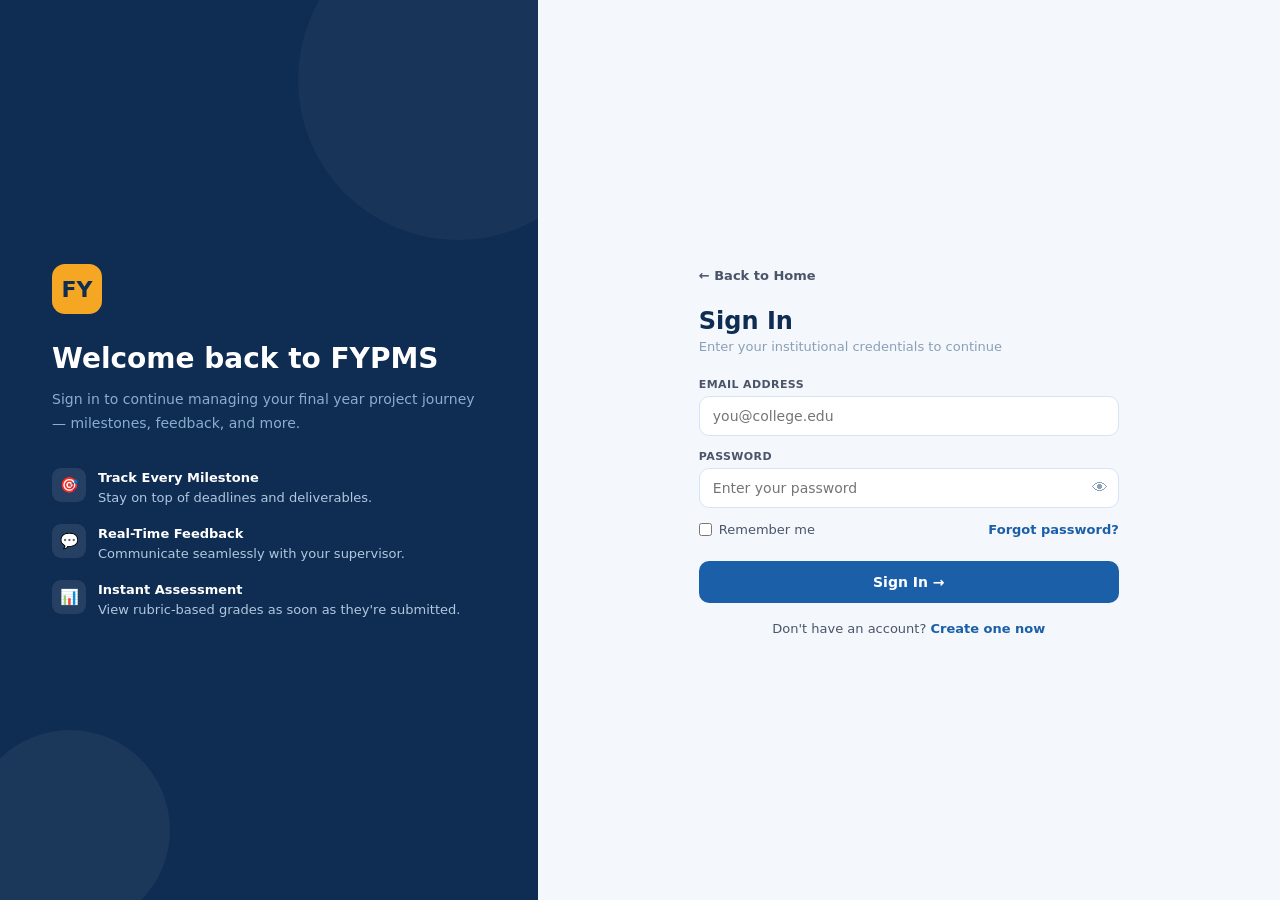
==== commit 17d359a9: "final commit i hope soo sha" ====
--- a/index.html
+++ b/index.html
@@ -56,7 +56,7 @@
         <div class="lp-feat"><div class="lp-feat-icon">📋</div><div class="lp-feat-title">Proposal Workflow</div><div class="lp-feat-text">Submit, review, and approve project proposals online with full audit trail.</div></div>
         <div class="lp-feat"><div class="lp-feat-icon">🎯</div><div class="lp-feat-title">Milestone Tracking</div><div class="lp-feat-text">Set deadlines, upload deliverables, and track completion at a glance.</div></div>
         <div class="lp-feat"><div class="lp-feat-icon">💬</div><div class="lp-feat-title">Instant Feedback</div><div class="lp-feat-text">Supervisors annotate submissions and students get notified immediately.</div></div>
-        <div class="lp-feat"><div class="lp-feat-icon">📅</div><div class="lp-feat-title">Meeting Scheduler</div><div class="lp-feat-text">Request, confirm, and log supervisor meetings with agendas and minutes.</div></div>
+        <div class="lp-feat"><div class="lp-feat-icon">📅</div><div class="lp-feat-title">Meeting Scheduler</div><div class="lp-feat-text">Request and track supervisor review meetings with agendas and outcomes.</div></div>
         <div class="lp-feat"><div class="lp-feat-icon">📊</div><div class="lp-feat-title">Live Assessment</div><div class="lp-feat-text">Grade students using a structured rubric. View grades instantly.</div></div>
       </div>
 
@@ -95,8 +95,7 @@
             <div class="lp-role-desc">Manage all your assigned students from a single dashboard with full visibility.</div>
             <ul class="lp-role-perks">
               <li>Review and approve proposals</li>
-              <li>Define and assign milestones</li>
-              <li>Leave structured feedback</li>
+              <li>Guide students through fixed milestones</li>              <li>Leave structured feedback</li>
               <li>Manage meeting schedules</li>
               <li>Enter assessment marks</li>
             </ul>
@@ -151,10 +150,7 @@
             <span class="auth-link" style="font-size:13px">Forgot password?</span>
           </div>
           <button class="auth-btn auth-btn-primary" onclick="doLogin()">Sign In →</button>
-          <div class="auth-divider">or continue as</div>
           <div style="display:grid;grid-template-columns:1fr 1fr;gap:10px">
-            <button class="auth-btn" style="background:#EBF3FB;color:var(--blue);margin-top:0" onclick="quickLogin('student')">🎓 Student Demo</button>
-            <button class="auth-btn" style="background:#FEF0E0;color:#C06010;margin-top:0" onclick="quickLogin('supervisor')">👩‍🏫 Supervisor Demo</button>
           </div>
           <div class="auth-footer-text">Don't have an account? <span class="auth-link" onclick="showAuth('register')">Create one now</span></div>
         </div>
@@ -163,7 +159,7 @@
   </div>
 
   <!-- ── SCREEN 3: REGISTER ── -->
-  <div id="screen-register" class="auth-screen">
+  <div id="screen-register" class="auth-screen" data-role="student">
     <div class="auth-panel-page">
       <div class="auth-left">
         <div style="position:relative;z-index:1">
@@ -189,128 +185,346 @@
             <span id="reg-step-label" style="font-size:11px;color:var(--light);white-space:nowrap">Step 1 of 3</span>
           </div>
 
-          <!-- Step 1: Role & Personal -->
-          <div id="reg-step1">
-            <div style="font-size:12px;font-weight:700;color:var(--mid);text-transform:uppercase;letter-spacing:0.4px;margin-bottom:10px">I am a…</div>
-            <div class="role-sel">
-              <div class="role-opt sel" id="role-student" onclick="selectRole('student')">
-                <div class="ri">🎓</div><div class="rn">Student</div><div class="rd">HND / College</div>
-              </div>
-              <div class="role-opt" id="role-supervisor" onclick="selectRole('supervisor')">
-                <div class="ri">👩‍🏫</div><div class="rn">Supervisor</div><div class="rd">Lecturer / Staff</div>
-              </div>
-            </div>
+        <!-- Step 1: Student Personal Information -->
+        <div id="reg-step1">
+
+            <!-- Full Name -->
             <div class="auth-input-group">
-              <label class="auth-label">Full Name</label>
-              <input class="auth-input" id="reg-name" type="text" placeholder="e.g. alabaonome " oninput="clearErr('reg-name')"/>
-              <div class="err-msg" id="err-reg-name">Please enter your full name.</div>
-            </div>
+                <label class="auth-label">Full Name</label>
+
+                <input
+                    class="auth-input"
+                    id="reg-name"
+                    type="text"
+                    placeholder="e.g. Alaba Onome"
+                    oninput="clearErr('reg-name')"
+                />
+
+                <div class="err-msg" id="err-reg-name">
+                    Please enter your full name.
+                </div>
+            </div>
+
+
+            <!-- Institutional Email -->
             <div class="auth-input-group">
-              <label class="auth-label">Institutional Email</label>
-              <input class="auth-input" id="reg-email" type="email" placeholder="you@college.edu" oninput="clearErr('reg-email')"/>
-              <div class="err-msg" id="err-reg-email">Please enter a valid institutional email.</div>
-            </div>
-            <div class="auth-input-group" id="reg-matric-group">
+                <label class="auth-label">Institutional Email</label>
+
+                <input
+                    class="auth-input"
+                    id="reg-email"
+                    type="email"
+                    placeholder="you@college.edu"
+                    oninput="clearErr('reg-email')"
+                />
+
+                <div class="err-msg" id="err-reg-email">
+                    Please enter a valid  email.
+                </div>
+            </div>
+
+
+            <!-- Matric Number -->
+            <div class="auth-input-group">
                 <label class="auth-label">Matric Number</label>
-                <input class="auth-input"id="reg-matric"type="text"placeholder="e.g 21/69/0001">
-            </div>
-
-          <div class="auth-input-group">
-              <label>Department</label>
-              <input type="text" id="reg-department">
-          </div>
-        <div class="auth-input-group">
-            <label class="auth-label">Phone Number</label>
-            <input class="auth-input" id="reg-phone" type="text" placeholder="e.g 08012345678">
-        </div>
-            <button class="auth-btn auth-btn-primary" onclick="regNext(1)">Continue →</button>
-          </div>
-
-          <!-- Step 2: Password & Dept -->
-          <div id="reg-step2" style="display:none">
+
+                <input
+                    class="auth-input"
+                    id="reg-matric"
+                    type="text"
+                    placeholder="e.g. 21/69/0001"
+                    oninput="clearErr('reg-matric')"
+                />
+
+                <div class="err-msg" id="err-reg-matric">
+                    Please enter your matric number.
+                </div>
+            </div>
+
+
+            <!-- Department -->
             <div class="auth-input-group">
-              <label class="auth-label">Department / Programme</label>
-              <select class="auth-input" id="reg-dept">
-                <option value="">Select department…</option>
-                <option>Computing &amp; IT</option>
-                <option>Business Studies</option>
-                <option>Engineering</option>
-                <option>Health Sciences</option>
-                <option>Media &amp; Communication</option>
-              </select>
-              <div class="err-msg" id="err-reg-dept">Please select your department.</div>
-            </div>
-            <div class="auth-input-group" id="reg-yr-group">
-              <label class="auth-label">Year of Study</label>
-              <select class="auth-input" id="reg-year">
-                <option value="">Select year…</option>
-                <option>Year 1</option>
-                <option>Year 2 (Final Year)</option>
-                <option>HND Year 1</option>
-                <option>HND Year 2 (Final)</option>
-              </select>a
-              <div class="err-msg" id="err-reg-year">Please select your year.</div>
-            </div>
+                <label class="auth-label">Department</label>
+
+                <input
+                    class="auth-input"
+                    id="reg-department"
+                    type="text"
+                    placeholder="e.g. Software Development"
+                    oninput="clearErr('reg-department')"
+                />
+
+                <div class="err-msg" id="err-reg-department">
+                    Please enter your department.
+                </div>
+            </div>
+
+
+            <!-- Phone -->
             <div class="auth-input-group">
-              <label class="auth-label">Create Password</label>
-              <div class="pass-wrap">
-                <input class="auth-input" id="reg-pass" type="password" placeholder="Min. 8 characters" oninput="checkStrength()"/>
-                <button class="pass-toggle" onclick="togglePass('reg-pass',this)">👁</button>
-              </div>
-              <div class="strength-wrap">
-                <div class="str-seg" id="ss1"></div>
-                <div class="str-seg" id="ss2"></div>
-                <div class="str-seg" id="ss3"></div>
-                <div class="str-seg" id="ss4"></div>
-              </div>
-              <div class="strength-lbl" id="strength-lbl">Enter a password</div>
-              <div class="err-msg" id="err-reg-pass">Password must be at least 8 characters.</div>
-            </div>
+                <label class="auth-label">Phone Number</label>
+
+                <input
+                    class="auth-input"
+                    id="reg-phone"
+                    type="tel"
+                    placeholder="e.g. 08012345678"
+                    oninput="clearErr('reg-phone')"
+                />
+            </div>
+
+
+            <button
+                class="auth-btn auth-btn-primary"
+                onclick="regNext(1)"
+            >
+                Continue →
+            </button>
+
+        </div>
+
+
+        <!-- Step 2: Year & Password -->
+        <div id="reg-step2" style="display:none">
+
+            <!-- Year of Study -->
             <div class="auth-input-group">
-              <label class="auth-label">Confirm Password</label>
-              <div class="pass-wrap">
-                <input class="auth-input" id="reg-pass2" type="password" placeholder="Repeat password" oninput="clearErr('reg-pass2')"/>
-                <button class="pass-toggle" onclick="togglePass('reg-pass2',this)">👁</button>
-              </div>
-              <div class="err-msg" id="err-reg-pass2">Passwords do not match.</div>
-            </div>
+                <label class="auth-label">Year of Study</label>
+
+                <select
+                    class="auth-input"
+                    id="reg-year"
+                    onchange="clearErr('reg-year')"
+                >
+                    <option value="">Select year…</option>
+                    <option value="Year 1">Year 1</option>
+                    <option value="Year 2">Year 2</option>
+                    <option value="HND Year 1">HND Year 1</option>
+                    <option value="HND Year 2">HND Year 2 (Final)</option>
+                </select>
+
+                <div class="err-msg" id="err-reg-year">
+                    Please select your year.
+                </div>
+            </div>
+
+
+            <!-- Password -->
+            <div class="auth-input-group">
+                <label class="auth-label">Create Password</label>
+
+                <div class="pass-wrap">
+
+                    <input
+                        class="auth-input"
+                        id="reg-pass"
+                        type="password"
+                        placeholder="Min. 8 characters"
+                        oninput="checkStrength()"
+                    />
+
+                    <button
+                        type="button"
+                        class="pass-toggle"
+                        onclick="togglePass('reg-pass',this)"
+                    >
+                        👁
+                    </button>
+
+                </div>
+
+                <div class="strength-wrap">
+                    <div class="str-seg" id="ss1"></div>
+                    <div class="str-seg" id="ss2"></div>
+                    <div class="str-seg" id="ss3"></div>
+                    <div class="str-seg" id="ss4"></div>
+                </div>
+
+                <div class="strength-lbl" id="strength-lbl">
+                    Enter a password
+                </div>
+
+                <div class="err-msg" id="err-reg-pass">
+                    Password must be at least 8 characters.
+                </div>
+
+            </div>
+
+
+            <!-- Confirm Password -->
+            <div class="auth-input-group">
+                <label class="auth-label">Confirm Password</label>
+
+                <div class="pass-wrap">
+
+                    <input
+                        class="auth-input"
+                        id="reg-pass2"
+                        type="password"
+                        placeholder="Repeat password"
+                        oninput="clearErr('reg-pass2')"
+                    />
+
+                    <button
+                        type="button"
+                        class="pass-toggle"
+                        onclick="togglePass('reg-pass2',this)"
+                    >
+                        👁
+                    </button>
+
+                </div>
+
+                <div class="err-msg" id="err-reg-pass2">
+                    Passwords do not match.
+                </div>
+
+            </div>
+
+
             <div style="display:flex;gap:10px;margin-top:4px">
-              <button class="auth-btn" style="background:#EBF3FB;color:var(--blue);margin-top:0;flex:0 0 auto;padding:13px 20px" onclick="regBack()">← Back</button>
-              <button class="auth-btn auth-btn-primary" style="flex:1" onclick="regNext(2)">Continue →</button>
-            </div>
-          </div>
-
-          <!-- Step 3: Agree & Submit -->
-          <div id="reg-step3" style="display:none">
-            <div style="background:#F7FAFF;border-radius:12px;padding:18px 16px;margin-bottom:16px;border:1px solid var(--border)">
-              <div style="font-size:13px;font-weight:700;color:var(--navy);margin-bottom:8px">Review Your Details</div>
-              <div style="font-size:13px;color:var(--mid);line-height:1.8" id="reg-review"></div>
-            </div>
+
+                <button
+                    class="auth-btn"
+                    style="background:#EBF3FB;color:var(--blue);margin-top:0;flex:0 0 auto;padding:13px 20px"
+                    onclick="regBack()"
+                >
+                    ← Back
+                </button>
+
+                <button
+                    class="auth-btn auth-btn-primary"
+                    style="flex:1"
+                    onclick="regNext(2)"
+                >
+                    Continue →
+                </button>
+
+            </div>
+
+        </div>
+
+
+        <!-- Step 3: Agree & Submit -->
+        <div id="reg-step3" style="display:none">
+
+            <div
+                style="background:#F7FAFF;border-radius:12px;padding:18px 16px;margin-bottom:16px;border:1px solid var(--border)"
+            >
+                <div
+                    style="font-size:13px;font-weight:700;color:var(--navy);margin-bottom:8px"
+                >
+                    Review Your Details
+                </div>
+
+                <div
+                    style="font-size:13px;color:var(--mid);line-height:1.8"
+                    id="reg-review"
+                ></div>
+            </div>
+
+
             <div class="auth-check-row">
-              <input type="checkbox" id="chk-terms"/>
-              <label for="chk-terms">I agree to the <span class="auth-link">Terms of Service</span> and <span class="auth-link">Privacy Policy</span></label>
-            </div>
+
+                <input
+                    type="checkbox"
+                    id="chk-terms"
+                />
+
+                <label for="chk-terms">
+                    I agree to the
+                    <span class="auth-link">Terms of Service</span>
+                    and
+                    <span class="auth-link">Privacy Policy</span>
+                </label>
+
+            </div>
+
+
             <div class="auth-check-row">
-              <input type="checkbox" id="chk-data"/>
-              <label for="chk-data">I consent to my data being stored securely for academic management purposes</label>
-            </div>
-            <div class="err-msg" id="err-reg-terms">Please accept the terms and conditions to proceed.</div>
+
+                <input
+                    type="checkbox"
+                    id="chk-data"
+                />
+
+                <label for="chk-data">
+                    I consent to my data being stored securely for academic management purposes
+                </label>
+
+            </div>
+
+
+            <div class="err-msg" id="err-reg-terms">
+                Please accept the terms and conditions to proceed.
+            </div>
+
+
             <div style="display:flex;gap:10px;margin-top:4px">
-              <button class="auth-btn" style="background:#EBF3FB;color:var(--blue);margin-top:0;flex:0 0 auto;padding:13px 20px" onclick="regBack2()">← Back</button>
-              <button class="auth-btn auth-btn-primary" style="flex:1" onclick="doRegister()">Create Account ✓</button>
-            </div>
-            <div class="auth-footer-text">Already have an account? <span class="auth-link" onclick="showAuth('login')">Sign in</span></div>
-          </div>
-
-          <!-- Step 4: Success -->
-          <div id="reg-step4" style="display:none">
+
+                <button
+                    class="auth-btn"
+                    style="background:#EBF3FB;color:var(--blue);margin-top:0;flex:0 0 auto;padding:13px 20px"
+                    onclick="regBack2()"
+                >
+                    ← Back
+                </button>
+
+                <button
+                    class="auth-btn auth-btn-primary"
+                    style="flex:1"
+                    onclick="doRegister()"
+                >
+                    Create Account ✓
+                </button>
+
+            </div>
+
+
+            <div class="auth-footer-text">
+                Already have an account?
+                <span
+                    class="auth-link"
+                    onclick="showAuth('login')"
+                >
+                    Sign in
+                </span>
+            </div>
+
+        </div>
+
+
+        <!-- Step 4: Success -->
+        <div id="reg-step4" style="display:none">
+
             <div class="auth-success">
-              <div class="auth-success-icon">✅</div>
-              <div class="auth-success-title">Account Created!</div>
-              <div class="auth-success-sub">Welcome aboard. Your account is ready.<br>Click below to enter the system.</div>
-              <button class="auth-btn auth-btn-primary" onclick="enterSystem()"> Enter FYPMS → </button>
-            </div>
-          </div>
+
+                <div class="auth-success-icon">
+                    ✅
+                </div>
+
+                <div class="auth-success-title">
+                    Account Created!
+                </div>
+
+                <div class="auth-success-sub">
+                    Welcome aboard. Your account is ready.
+                    <br>
+                    Click below to enter the system.
+                </div>
+
+                <button
+                    class="auth-btn auth-btn-primary"
+                    onclick="enterSystem()"
+                >
+                    Enter FYPMS →
+                </button>
+
+            </div>
+
+        </div>
+
+
         </div>
       </div>
     </div>
@@ -331,7 +545,7 @@
   </div>
   <div class="nav-right">
     <div class="notif-wrap" onclick="showPage('notifications')">
-      🔔<span class="notif-badge" id="notif-count">3</span>
+      🔔<span class="notif-badge" id="notif-count" style="display:none">0</span>
     </div>
     <div class="nav-avatar" id="nav-avatar">AO</div>
     <div class="nav-user">
@@ -367,9 +581,6 @@
   <main id="main">
 
 <!-- ══ STUDENT: DASHBOARD ══ -->
-
-
-<!-- ══ STUDENT: DASHBOARD ══ -->
 <div id="page-dashboard" class="page">
 
     <div class="page-title">
@@ -386,9 +597,9 @@
     <div class="card-grid">
 
         <div class="stat-card" style="border-top:4px solid #1A5FA8">
-            <div class="stat-num" id="project-status">
-                -
-            </div>
+        <div class="stat-num" id="dashboard-project-status">
+            -
+        </div>
             <div class="stat-label">
                 Project Status
             </div>
@@ -404,7 +615,7 @@
         </div>
 
         <div class="stat-card" style="border-top:4px solid #E67E22">
-            <div class="stat-num">
+            <div id="next-due" class="stat-num">
                 --
             </div>
             <div class="stat-label">
@@ -417,7 +628,7 @@
                 0 New
             </div>
             <div class="stat-label">
-                Unread Feedback
+                Total Feedback
             </div>
         </div>
 
@@ -470,7 +681,7 @@
                 <div class="deadline-row">
 
                     <span>
-                        Total Unread Feedback
+                        Total Feedback
                     </span>
 
                     <span id="feedback-count">
@@ -745,12 +956,12 @@
                   </div>
               </div>
 
-              <div class="proj-meta-box" style="background:#FFF8F0">
-                  <div class="meta-label">Academic Year</div>
-                  <div class="meta-value" id="project-session">
-                      -
-                  </div>
-              </div>
+            <div class="proj-meta-box" style="background:#FFF8F0">
+                <div class="meta-label">Progress</div>
+                <div class="meta-value" id="project-page-progress">
+                    0%
+                </div>
+            </div>
 
           </div>
 
@@ -762,31 +973,34 @@
     <div id="page-milestones" class="page">
 
         <div class="page-title">
-            Milestones
+            Project Milestones
         </div>
 
         <div class="page-sub">
-            Track your project checkpoints and upload deliverables
-        </div>
-
-        <div style="margin-bottom:15px">
-
-            <button
-                class="btn btn-primary"
-                onclick="openMilestoneModal()">
-
-                + Add Milestone
-
-            </button>
-
+            Complete each project chapter in sequence and submit your document for supervisor review.
+        </div>
+
+        <div
+            id="milestone-workflow-notice"
+            class="section-card"
+            style="
+                margin-bottom:20px;
+                border-left:4px solid #1A5FA8;
+            "
+        >
+            <strong>Milestone Workflow</strong>
+
+            <p style="margin-top:8px;color:#666;line-height:1.6">
+                Your milestones are created automatically after your proposal is approved.
+                Complete each chapter in order. You must upload your chapter document
+                before requesting a supervisor meeting.
+            </p>
         </div>
 
         <div id="student-milestones-container">
 
-            <div class="milestone-card">
-
+            <div class="section-card">
                 Loading milestones...
-
             </div>
 
         </div>
@@ -795,59 +1009,76 @@
 
     <!-- ══ STUDENT: FEEDBACK ══ -->
     <div id="page-feedback" class="page">
-      <div class="page-title">Supervisor Feedback</div>
-      <div class="page-sub">Comments and guidance from Dr. Kojo Mensah</div>
-      <div class="feedback-card" style="border-left:4px solid #D6E4F7">
-        <div class="feedback-header">
-          <div class="feedback-meta"><span style="font-weight:700;font-size:14px;color:#0F2D52">Dr. Kojo Mensah</span><span class="badge" style="background:#3B8DD620;color:#3B8DD6">Literature Review</span></div>
-          <span style="font-size:12px;color:#8AA0B8">Feb 12, 2025</span>
-        </div>
-        <p class="feedback-text">Good coverage of existing systems. However, please expand on the comparison between traditional voting systems and digital alternatives — this section needs more depth.</p>
-      </div>
-      <div class="feedback-card" style="border-left:4px solid #D6E4F7">
-        <div class="feedback-header">
-          <div class="feedback-meta"><span style="font-weight:700;font-size:14px;color:#0F2D52">Dr. Kojo Mensah</span><span class="badge" style="background:#3B8DD620;color:#3B8DD6">Project Proposal</span></div>
-          <span style="font-size:12px;color:#8AA0B8">Jan 18, 2025</span>
-        </div>
-        <p class="feedback-text">Well-structured proposal. The objectives are clearly defined. Approved — please proceed to the literature review phase.</p>
-      </div>
-    </div>
-
-    <!-- ══ STUDENT: MEETINGS ══ -->
+
+        <div class="page-title">
+            Supervisor Feedback
+        </div>
+
+        <div class="page-sub">
+            Comments and guidance from your supervisor
+        </div>
+
+        <div id="student-feedback-container">
+
+            <div class="section-card">
+                Loading feedback...
+            </div>
+
+        </div>
+
+    </div>
+
+<!-- ══ STUDENT: MEETINGS ══ -->
+<!-- ══ STUDENT: MEETINGS ══ -->
     <div id="page-meetings" class="page">
-      <div class="page-header-row">
-        <div class="page-title">Meetings</div>
-        <button class="btn btn-primary" onclick="openModal('meeting')">+ Request Meeting</button>
-      </div>
-      <div class="page-sub">Meetings with Dr. Kojo Mensah</div>
-      <div class="meeting-card" style="border-left:4px solid #27AE60">
-        <div class="meeting-top"><div><div class="meeting-date">Feb 19, 2025 10:30 AM</div><span class="badge" style="background:#27AE6020;color:#27AE60">confirmed</span><span style="font-size:13px;color:#4A5568;margin-left:10px">📍 Room B14</span></div></div>
-        <div class="meeting-agenda"><strong>Agenda:</strong> Review design chapter outline</div>
-      </div>
-      <div class="meeting-card" style="border-left:4px solid #27AE60">
-        <div class="meeting-top"><div><div class="meeting-date">Jan 22, 2025 2:00 PM</div><span class="badge" style="background:#27AE6020;color:#27AE60">completed</span><span style="font-size:13px;color:#4A5568;margin-left:10px">📍 Online (Google Meet)</span></div></div>
-        <div class="meeting-agenda"><strong>Agenda:</strong> Proposal feedback discussion</div>
-      </div>
-    </div>
-
-    <!-- ══ NOTIFICATIONS (shared) ══ -->
-    <div id="page-notifications" class="page">
-      <div class="page-title">Notifications</div>
-      <div id="notif-list-student">
-        <div class="page-sub">3 unread notifications</div>
-        <div class="notif-card" style="background:#EBF3FB;border-left:4px solid #3B8DD6"><span style="font-size:22px">💬</span><div style="flex:1"><div style="font-size:13px;font-weight:700;color:#1A1A2E">Dr. Mensah left feedback on your Literature Review submission</div><div style="font-size:11px;color:#8AA0B8;margin-top:3px">2h ago</div></div><div class="notif-dot"></div></div>
-        <div class="notif-card" style="background:#EBF3FB;border-left:4px solid #3B8DD6"><span style="font-size:22px">📅</span><div style="flex:1"><div style="font-size:13px;font-weight:700;color:#1A1A2E">Meeting confirmed for Feb 19 at 10:30 AM in Room B14</div><div style="font-size:11px;color:#8AA0B8;margin-top:3px">1 day ago</div></div><div class="notif-dot"></div></div>
-        <div class="notif-card" style="background:#EBF3FB;border-left:4px solid #3B8DD6"><span style="font-size:22px">⏰</span><div style="flex:1"><div style="font-size:13px;font-weight:700;color:#1A1A2E">Reminder: System Design chapter due in 21 days (Mar 5)</div><div style="font-size:11px;color:#8AA0B8;margin-top:3px">2 days ago</div></div><div class="notif-dot"></div></div>
-        <div class="notif-card" style="background:#fff;border-left:4px solid #D6E4F7"><span style="font-size:22px">✅</span><div style="flex:1"><div style="font-size:13px;color:#1A1A2E">Your project proposal has been approved by Dr. Mensah</div><div style="font-size:11px;color:#8AA0B8;margin-top:3px">Jan 14</div></div></div>
-      </div>
-      <div id="notif-list-supervisor" style="display:none">
-        <div class="page-sub">3 unread notifications</div>
-        <div class="notif-card" style="background:#EBF3FB;border-left:4px solid #3B8DD6"><span style="font-size:22px">📝</span><div style="flex:1"><div style="font-size:13px;font-weight:700;color:#1A1A2E">New proposal submitted by Esi Mensah — awaiting your review</div><div style="font-size:11px;color:#8AA0B8;margin-top:3px">3h ago</div></div><div class="notif-dot"></div></div>
-        <div class="notif-card" style="background:#EBF3FB;border-left:4px solid #3B8DD6"><span style="font-size:22px">📤</span><div style="flex:1"><div style="font-size:13px;font-weight:700;color:#1A1A2E">Amara Osei submitted their Literature Review chapter</div><div style="font-size:11px;color:#8AA0B8;margin-top:3px">1 day ago</div></div><div class="notif-dot"></div></div>
-        <div class="notif-card" style="background:#EBF3FB;border-left:4px solid #3B8DD6"><span style="font-size:22px">📅</span><div style="flex:1"><div style="font-size:13px;font-weight:700;color:#1A1A2E">Meeting request from Liam Boateng for Feb 22 at 2:00 PM</div><div style="font-size:11px;color:#8AA0B8;margin-top:3px">2 days ago</div></div><div class="notif-dot"></div></div>
-        <div class="notif-card" style="background:#fff;border-left:4px solid #D6E4F7"><span style="font-size:22px">📊</span><div style="flex:1"><div style="font-size:13px;color:#1A1A2E">Assessment deadline reminder: 3 assessments pending submission</div><div style="font-size:11px;color:#8AA0B8;margin-top:3px">3 days ago</div></div></div>
-      </div>
-    </div>
+
+        <div class="page-header-row">
+
+            <div class="page-title">
+                Meetings
+            </div>
+
+              <button
+                  class="btn btn-primary"
+                  onclick="openModal('meeting')">
+
+                  + Request Meeting
+
+              </button>
+
+        </div>
+
+
+        <div class="page-sub">
+            Meetings with your supervisor
+        </div>
+
+
+        <div id="student-meetings-container">
+
+            <div class="section-card">
+                Loading meetings...
+            </div>
+
+        </div>
+
+    </div>
+<!-- ══ NOTIFICATIONS (shared) ══ -->
+<div id="page-notifications" class="page">
+
+    <div class="page-title">
+        Notifications
+    </div>
+
+    <div id="notif-list-student"></div>
+
+    <div
+        id="notif-list-supervisor"
+        style="display:none"
+    ></div>
+
+</div>
+
 
     <!-- ══ SUPERVISOR: DASHBOARD ══ -->
 <!-- ══ SUPERVISOR: DASHBOARD ══ -->
@@ -956,23 +1187,17 @@
 
   </div>
 
-  <div id="page-sv-student-details" class="page">
-
-    <div class="page-title">
-        Student Details
-    </div>
-
-    <div id="sv-student-details-container">
-
-        <div class="section-card">
-
-            Loading...
-
-        </div>
-
-    </div>
-
-</div>
+    <div id="page-sv-student-details" class="page">
+        <div class="page-title">
+            Student Details
+        </div>
+
+        <div id="sv-student-details-container">
+            <div class="section-card">
+                Loading...
+            </div>
+        </div>
+    </div>
 
     <!-- ══ SUPERVISOR: PROPOSALS ══ -->
     <div id="page-sv-proposals" class="page">
@@ -988,30 +1213,310 @@
     </div>
 
     <!-- ══ SUPERVISOR: ASSESSMENT ══ -->
-    <div id="page-sv-assessment" class="page">
-      <div class="page-title">Assessment</div>
-      <div class="page-sub">Enter marks for student projects</div>
-      <div class="section-card">
+<div id="page-sv-assessment" class="page">
+
+    <div class="page-title">
+        Final Assessment
+    </div>
+
+    <div class="page-sub">
+        Assess a student's completed final year project
+    </div>
+
+    <div class="section-card">
+
         <div class="assessment-top">
-          <div class="assessment-top-left"><div class="student-name">Kwame Asante</div><div class="project-name">Smart Inventory for Local Shops</div></div>
-          <div class="grade-box" id="grade-box" style="background:#27AE6015"><div class="grade-num" id="grade-num" style="color:#27AE60">73%</div><div class="grade-band" id="grade-band" style="color:#27AE60">Distinction</div></div>
-        </div>
-        <div class="rubric-row"><div class="rubric-header"><span class="rubric-label">Research &amp; Literature Review</span><span class="rubric-score" id="score-research">72%</span></div><input type="range" class="rubric-range" min="0" max="100" value="72" oninput="updateScore('research',this.value)"></div>
-        <div class="rubric-row"><div class="rubric-header"><span class="rubric-label">Methodology &amp; Approach</span><span class="rubric-score" id="score-methodology">68%</span></div><input type="range" class="rubric-range" min="0" max="100" value="68" oninput="updateScore('methodology',this.value)"></div>
-        <div class="rubric-row"><div class="rubric-header"><span class="rubric-label">Presentation &amp; Communication</span><span class="rubric-score" id="score-presentation">75%</span></div><input type="range" class="rubric-range" min="0" max="100" value="75" oninput="updateScore('presentation',this.value)"></div>
-        <div class="rubric-row"><div class="rubric-header"><span class="rubric-label">Written Report Quality</span><span class="rubric-score" id="score-report">70%</span></div><input type="range" class="rubric-range" min="0" max="100" value="70" oninput="updateScore('report',this.value)"></div>
-        <div class="form-group"><label class="form-label">Overall Comments</label><textarea class="form-textarea" rows="4" placeholder="Enter your assessment comments here..."></textarea></div>
-        <div class="btn-row"><button class="btn btn-primary" style="flex:1;padding:12px">Submit Assessment</button><button class="btn btn-outline" style="padding:12px">Save Draft</button></div>
-      </div>
-    </div>
-
+
+            <div class="assessment-top-left">
+
+                <div class="form-group">
+
+                    <label class="form-label">
+                        Student
+                    </label>
+
+                    <select
+                        id="assessment-student"
+                        class="form-select"
+                        onchange="loadAssessmentStudent()">
+
+                        <option value="">
+                            Select student
+                        </option>
+
+                    </select>
+
+                </div>
+
+                <div
+                    id="assessment-project"
+                    class="project-name"
+                    style="margin-top:8px"
+                >
+                    Select a student
+                </div>
+
+                <div
+                    id="assessment-eligibility"
+                    style="
+                        margin-top:10px;
+                        padding:10px 12px;
+                        border-radius:8px;
+                        background:#F7FAFF;
+                        color:#64748B;
+                        font-size:13px;
+                    "
+                >
+                    Select a student to check final assessment eligibility.
+                </div>
+
+            </div>
+
+
+            <div
+                class="grade-box"
+                id="grade-box"
+                style="background:#27AE6015"
+            >
+
+                <div
+                    class="grade-num"
+                    id="grade-num"
+                    style="color:#27AE60"
+                >
+                    0%
+                </div>
+
+                <div
+                    class="grade-band"
+                    id="grade-band"
+                    style="color:#27AE60"
+                >
+                    Not Assessed
+                </div>
+
+            </div>
+
+        </div>
+
+
+        <!-- ============================================
+             FINAL ASSESSMENT RUBRIC
+        ============================================= -->
+
+        <div
+            style="
+                margin-top:20px;
+                margin-bottom:15px;
+                font-size:14px;
+                font-weight:700;
+                color:var(--navy);
+            "
+        >
+            Final Project Assessment
+        </div>
+
+
+        <div class="rubric-row">
+
+            <div class="rubric-header">
+
+                <span class="rubric-label">
+                    Research &amp; Literature Review
+                </span>
+
+                <span
+                    class="rubric-score"
+                    id="score-research"
+                >
+                    0%
+                </span>
+
+            </div>
+
+            <input
+                type="range"
+                class="rubric-range"
+                min="0"
+                max="100"
+                value="0"
+                oninput="
+                    updateScore(
+                        'research',
+                        this.value
+                    )
+                "
+            >
+
+        </div>
+
+
+        <div class="rubric-row">
+
+            <div class="rubric-header">
+
+                <span class="rubric-label">
+                    Methodology &amp; Approach
+                </span>
+
+                <span
+                    class="rubric-score"
+                    id="score-methodology"
+                >
+                    0%
+                </span>
+
+            </div>
+
+            <input
+                type="range"
+                class="rubric-range"
+                min="0"
+                max="100"
+                value="0"
+                oninput="
+                    updateScore(
+                        'methodology',
+                        this.value
+                    )
+                "
+            >
+
+        </div>
+
+
+        <div class="rubric-row">
+
+            <div class="rubric-header">
+
+                <span class="rubric-label">
+                    Presentation &amp; Communication
+                </span>
+
+                <span
+                    class="rubric-score"
+                    id="score-presentation"
+                >
+                    0%
+                </span>
+
+            </div>
+
+            <input
+                type="range"
+                class="rubric-range"
+                min="0"
+                max="100"
+                value="0"
+                oninput="
+                    updateScore(
+                        'presentation',
+                        this.value
+                    )
+                "
+            >
+
+        </div>
+
+
+        <div class="rubric-row">
+
+            <div class="rubric-header">
+
+                <span class="rubric-label">
+                    Written Report Quality
+                </span>
+
+                <span
+                    class="rubric-score"
+                    id="score-report"
+                >
+                    0%
+                </span>
+
+            </div>
+
+            <input
+                type="range"
+                class="rubric-range"
+                min="0"
+                max="100"
+                value="0"
+                oninput="
+                    updateScore(
+                        'report',
+                        this.value
+                    )
+                "
+            >
+
+        </div>
+
+
+        <!-- COMMENTS -->
+
+        <div class="form-group">
+
+            <label class="form-label">
+                Overall Comments
+            </label>
+
+            <textarea
+                id="assessment-comments"
+                class="form-textarea"
+                rows="5"
+                placeholder="Enter your final assessment comments..."
+            ></textarea>
+
+        </div>
+
+
+        <!-- BUTTONS -->
+
+        <div class="btn-row">
+
+            <button
+                class="btn btn-primary"
+                style="flex:1;padding:12px"
+                onclick="submitAssessment()"
+            >
+                Submit Final Assessment
+            </button>
+
+            <button
+                class="btn btn-outline"
+                style="padding:12px"
+                onclick="resetAssessmentForm()"
+            >
+                Reset
+            </button>
+
+        </div>
+
+    </div>
+
+</div>
+
+    <!-- ══ SUPERVISOR: SCHEDULE ══ -->
     <!-- ══ SUPERVISOR: SCHEDULE ══ -->
     <div id="page-sv-schedule" class="page">
-      <div class="page-title">Meeting Schedule</div>
-      <div class="page-sub">Upcoming and past student meetings</div>
-      <div class="meeting-card" style="border-left:4px solid #27AE60"><div class="meeting-top"><div><div class="meeting-date">Feb 19, 2025 10:30 AM</div><span class="badge" style="background:#27AE6020;color:#27AE60">confirmed</span><span style="font-size:13px;color:#4A5568;margin-left:10px">· Amara Osei · Room B14</span></div><div class="meeting-top-right"><button class="btn btn-default">Add Minutes</button></div></div><div class="meeting-agenda"><strong>Agenda:</strong> Review design chapter outline</div></div>
-      <div class="meeting-card" style="border-left:4px solid #27AE60"><div class="meeting-top"><div><div class="meeting-date">Feb 24, 2025 11:00 AM</div><span class="badge" style="background:#27AE6020;color:#27AE60">confirmed</span><span style="font-size:13px;color:#4A5568;margin-left:10px">· Kwame Asante · Room B14</span></div><div class="meeting-top-right"><button class="btn btn-default">Add Minutes</button></div></div><div class="meeting-agenda"><strong>Agenda:</strong> Implementation review and feedback</div></div>
-      <div class="meeting-card" style="border-left:4px solid #27AE60"><div class="meeting-top"><div><div class="meeting-date">Jan 22, 2025 2:00 PM</div><span class="badge" style="background:#27AE6020;color:#27AE60">completed</span><span style="font-size:13px;color:#4A5568;margin-left:10px">· Amara Osei · Online (Google Meet)</span></div></div><div class="meeting-agenda"><strong>Agenda:</strong> Proposal feedback discussion</div></div>
+
+        <div class="page-title">
+            Meeting Schedule
+        </div>
+
+        <div class="page-sub">
+            Upcoming and past student meetings
+        </div>
+
+        <div id="supervisor-meetings-container">
+
+            <div class="section-card">
+                Loading meetings...
+            </div>
+
+        </div>
+
     </div>
 
   </main>
@@ -1027,30 +1532,138 @@
 
 
   <!-- Upload -->
-  <div id="modal-upload" class="modal-box" style="display:none" onclick="event.stopPropagation()">
+    <div id="modal-upload" class="modal-box" style="display:none" onclick="event.stopPropagation()">
     <div class="modal-title">Upload Submission</div>
     <div class="modal-sub">Milestone: System Design &amp; Architecture</div>
     <div class="drop-zone"><div class="drop-zone-icon">📄</div><div class="drop-zone-title">Drop files here or click to browse</div><div class="drop-zone-sub">PDF or DOCX, max 10MB</div></div>
     <div class="form-group"><label class="form-label">Notes for Supervisor (optional)</label><textarea class="form-textarea" rows="4" placeholder="Add any notes or comments about your submission..."></textarea></div>
     <div class="btn-row"><button class="btn btn-primary" style="flex:1;padding:12px">📤 Submit</button><button class="btn btn-default" style="padding:12px" onclick="closeModalDirect()">Cancel</button></div>
-  </div>
+    </div>
   <!-- Meeting -->
-  <div id="modal-meeting" class="modal-box" style="display:none" onclick="event.stopPropagation()">
-    <div class="modal-title">Request a Meeting</div>
-    <div style="margin-bottom:16px"></div>
-    <div class="form-group"><label class="form-label">Preferred Date &amp; Time</label><input type="datetime-local" class="form-input"></div>
-    <div class="form-group"><label class="form-label">Meeting Type</label><select class="form-select"><option>In-Person (on campus)</option><option>Online (video call)</option></select></div>
-    <div class="form-group"><label class="form-label">Agenda / Purpose</label><textarea class="form-textarea" rows="4" placeholder="Describe what you'd like to discuss..."></textarea></div>
-    <div class="btn-row"><button class="btn btn-primary" style="flex:1;padding:12px">Send Request</button><button class="btn btn-default" style="padding:12px" onclick="closeModalDirect()">Cancel</button></div>
-  </div>
+
+
+    <!-- MEETING MODAL -->
+    <div id="modal-meeting"
+        class="modal-box"
+        style="display:none"
+        onclick="event.stopPropagation()">
+
+        <div class="modal-title">
+            Request a Meeting
+        </div>
+
+        <div style="margin-bottom:16px"></div>
+
+
+        <!-- MILESTONE -->
+        <div class="form-group">
+
+            <label class="form-label">
+                Milestone for Review
+            </label>
+
+            <select
+                id="meeting-milestone"
+                class="form-select">
+
+                <option value="">
+                    Select milestone
+                </option>
+
+            </select>
+
+        </div>
+
+
+        <!-- DATE & TIME -->
+        <div class="form-group">
+
+            <label class="form-label">
+                Preferred Date &amp; Time
+            </label>
+
+            <input
+                id="meeting-datetime"
+                type="datetime-local"
+                class="form-input">
+
+        </div>
+
+
+        <!-- MEETING TYPE -->
+        <div class="form-group">
+
+            <label class="form-label">
+                Meeting Type
+            </label>
+
+            <select
+                id="meeting-type"
+                class="form-select">
+
+                <option value="In-Person">
+                    In-Person (on campus)
+                </option>
+
+                <option value="Online">
+                    Online (video call)
+                </option>
+
+            </select>
+
+        </div>
+
+
+        <!-- AGENDA -->
+        <div class="form-group">
+
+            <label class="form-label">
+                Agenda / Purpose
+            </label>
+
+            <textarea
+                id="meeting-agenda"
+                class="form-textarea"
+                rows="4"
+                placeholder="Describe what you'd like to discuss..."
+            ></textarea>
+
+        </div>
+
+
+        <!-- BUTTONS -->
+        <div class="btn-row">
+
+            <button
+                class="btn btn-primary"
+                style="flex:1;padding:12px"
+                onclick="requestMeeting()">
+
+                Send Request
+
+            </button>
+
+            <button
+                class="btn btn-default"
+                style="padding:12px"
+                onclick="closeModalDirect()">
+
+                Cancel
+
+            </button>
+
+        </div>
+
+    </div>
+
   <!-- Feedback -->
-  <div id="modal-feedback" class="modal-box" style="display:none" onclick="event.stopPropagation()">
-    <div class="modal-title">Leave Feedback</div>
-    <div class="modal-sub">For: Amara Osei — System Design Submission</div>
-    <div class="form-group"><label class="form-label">Quality Rating</label><div class="star-row" id="star-row"><button class="star-btn" onclick="setStars(1)" style="background:#1A5FA8;color:#fff">★</button><button class="star-btn" onclick="setStars(2)" style="background:#1A5FA8;color:#fff">★</button><button class="star-btn" onclick="setStars(3)" style="background:#1A5FA8;color:#fff">★</button><button class="star-btn" onclick="setStars(4)" style="background:#1A5FA8;color:#fff">★</button><button class="star-btn" onclick="setStars(5)" style="background:#EBF3FB;color:#1A5FA8">☆</button></div></div>
-    <div class="form-group"><label class="form-label">Feedback Comments</label><textarea class="form-textarea" rows="5" placeholder="Provide detailed feedback on the submission..."></textarea></div>
-    <div class="btn-row"><button class="btn btn-primary" style="flex:1;padding:12px">Send Feedback</button><button class="btn btn-default" style="padding:12px" onclick="closeModalDirect()">Cancel</button></div>
-  </div>
+    <div id="modal-feedback" class="modal-box" style="display:none" onclick="event.stopPropagation()">
+        <div class="modal-title">Leave Feedback</div>
+        <div class="modal-sub">For: Amara Osei — System Design Submission</div>
+        <div class="form-group"><label class="form-label">Quality Rating</label><div class="star-row" id="star-row"><button class="star-btn" onclick="setStars(1)" style="background:#1A5FA8;color:#fff">★</button><button class="star-btn" onclick="setStars(2)" style="background:#1A5FA8;color:#fff">★</button><button class="star-btn" onclick="setStars(3)" style="background:#1A5FA8;color:#fff">★</button><button class="star-btn" onclick="setStars(4)" style="background:#1A5FA8;color:#fff">★</button><button class="star-btn" onclick="setStars(5)" style="background:#EBF3FB;color:#1A5FA8">☆</button></div></div>
+        <div class="form-group"><label class="form-label">Feedback Comments</label><textarea class="form-textarea" rows="5" placeholder="Provide detailed feedback on the submission..."></textarea></div>
+        <div class="btn-row"><button class="btn btn-primary" style="flex:1;padding:12px">Send Feedback</button><button class="btn btn-default" style="padding:12px" onclick="closeModalDirect()">Cancel</button></div>
+    </div>
   <!-- Approve -->
   <div id="modal-approve" class="modal-box" style="display:none" onclick="event.stopPropagation()">
     <div class="modal-title">Approve Proposal</div>
@@ -1061,10 +1674,7 @@
   </div>
 
   <!-- Create Project -->
-  <div id="modal-create-project"
-      class="modal-box"
-      style="display:none"
-      onclick="event.stopPropagation()">
+  <div id="modal-create-project" class="modal-box" style="display:none" onclick="event.stopPropagation()">
 
       <div class="modal-title">Create Project</div>
       <div class="modal-sub">Submit your project proposal</div>
@@ -1109,10 +1719,7 @@
 
   </div>
 
-  <div id="modal-edit-project"
-      class="modal-box"
-      style="display:none"
-      onclick="event.stopPropagation()">
+  <div id="modal-edit-project" class="modal-box" style="display:none" onclick="event.stopPropagation()">
 
       <div class="modal-title">Edit Project</div>
 
@@ -1206,42 +1813,124 @@
     </div>
   </div>
 
-  <div id="milestone-modal" class="modal-box" onclick="event.stopPropagation()">
-
-          <div class="modal-content">
-
-              <div class="modal-title" id="milestone-modal-title">
-                  Add Milestone
-              </div>
-
-              <div class="form-group">
-                  <label class="form-label">Milestone Title</label>
-                  <input id="mile-title" class="form-input" type="text">
-              </div>
-
-              <div class="form-group">
-                  <label class="form-label">Description</label>
-                  <textarea id="mile-description" class="form-textarea"></textarea>
-              </div>
-
-              <div class="form-group">
-                  <label class="form-label">Due Date</label>
-                  <input id="mile-date" type="date" class="form-input">
-              </div>
-
-              <div class="btn-row">
-                  <button class="btn btn-primary" onclick="saveMilestone()">
-                      Save Milestone
-                  </button>
-
-                  <button class="btn btn-default" onclick="closeMilestoneModal()">
-                      Cancel
-                  </button>
-              </div>
-
-          </div>
-
-  </div>
+<div
+    id="modal-milestone"
+    class="modal-box"
+    style="display:none"
+    onclick="event.stopPropagation()"
+>
+    <div class="modal-content">
+
+        <div
+            class="modal-title"
+            id="milestone-modal-title"
+        >
+            Start Milestone
+        </div>
+
+        <div
+            id="milestone-modal-message"
+            style="
+                margin-bottom:20px;
+                padding:12px;
+                background:#f5f7fa;
+                border-radius:8px;
+                color:#666;
+                line-height:1.5;
+            "
+        >
+            Prepare your milestone document and submit it for supervisor review.
+        </div>
+
+        <input
+            type="hidden"
+            id="milestone-selected-id"
+        >
+
+        <div class="form-group">
+
+            <label class="form-label">
+                Milestone
+            </label>
+
+            <input
+                id="mile-title"
+                class="form-input"
+                type="text"
+                readonly
+            >
+
+        </div>
+
+        <div class="form-group">
+
+            <label class="form-label">
+                Description
+            </label>
+
+            <textarea
+                id="mile-description"
+                class="form-textarea"
+                readonly
+            ></textarea>
+
+        </div>
+
+
+        <div class="form-group">
+
+            <label class="form-label">
+                Chapter Document
+            </label>
+
+            <input
+                id="mile-document"
+                type="file"
+                class="form-input"
+                accept=".pdf,.doc,.docx"
+            >
+
+            <small
+                style="
+                    display:block;
+                    margin-top:6px;
+                    color:#888;
+                "
+            >
+                Accepted formats: PDF, DOC, DOCX.
+            </small>
+
+            <div
+                id="current-milestone-document"
+                style="
+                    margin-top:10px;
+                    font-size:13px;
+                "
+            ></div>
+
+        </div>
+
+        <div class="btn-row">
+
+            <button
+                id="milestone-save-btn"
+                class="btn btn-primary"
+                onclick="saveMilestone()"
+            >
+                Upload Document
+            </button>
+
+            <button
+                class="btn btn-default"
+                onclick="closeMilestoneModal()"
+            >
+                Cancel
+            </button>
+
+        </div>
+
+    </div>
+</div>
 </div>
 
 
